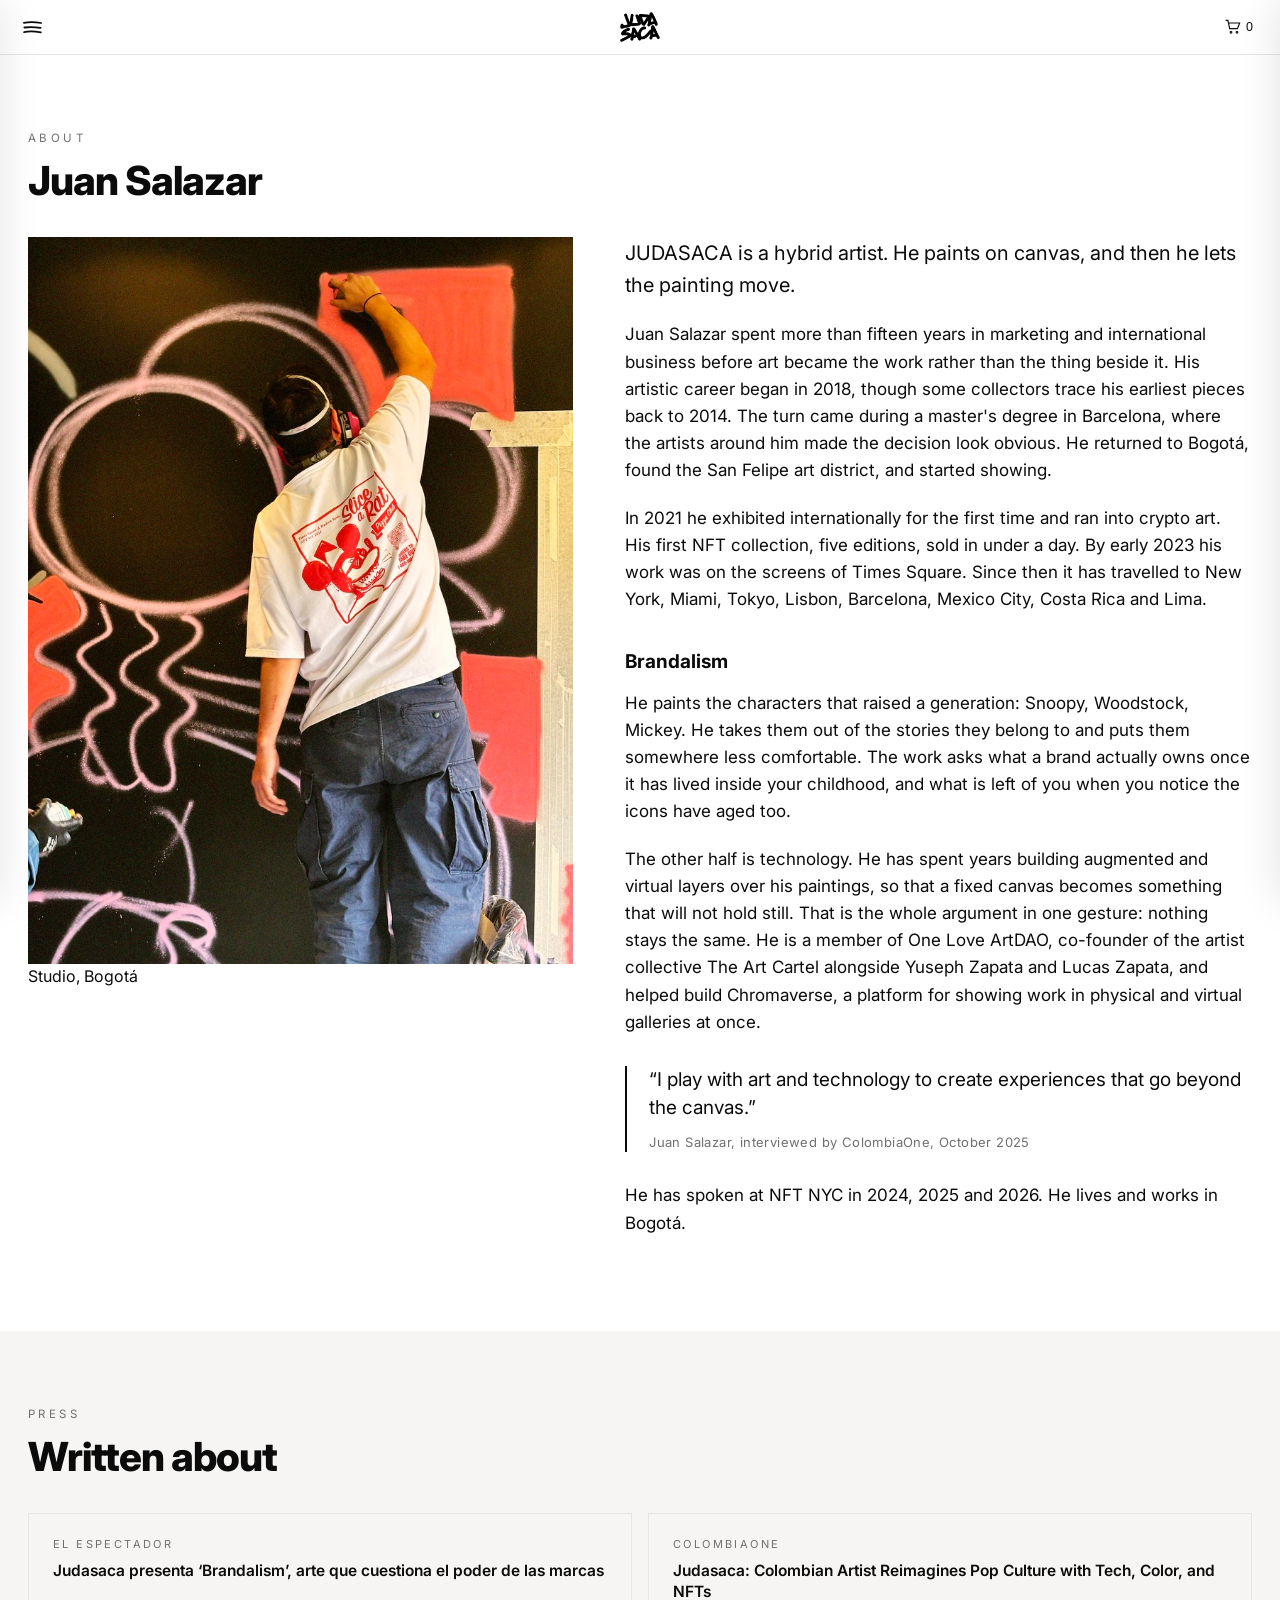
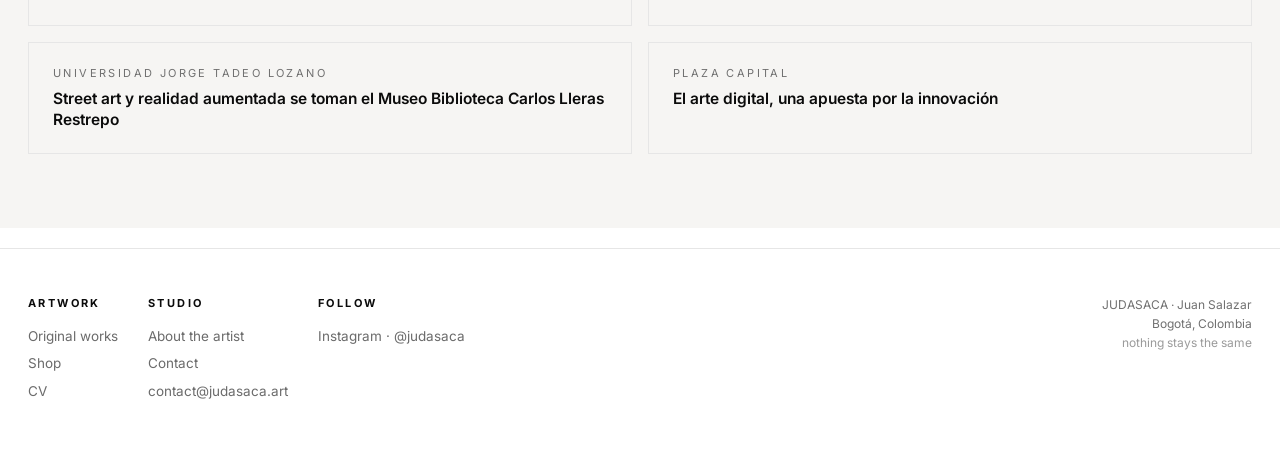
==== about.html @ 296ea368 "Add files via upload" ====
<!DOCTYPE html>
<html lang="en">
<head>
<meta charset="UTF-8">
<meta name="viewport" content="width=device-width,initial-scale=1">
<title>About · JUDASACA · Juan Salazar</title>
<meta name="description" content="Juan Salazar, known as JUDASACA, is a Colombian hybrid artist working between traditional painting and augmented reality.">
<link rel="canonical" href="https://judasaca.art/about.html">
<meta property="og:type" content="website">
<meta property="og:site_name" content="JUDASACA">
<meta property="og:title" content="About · JUDASACA · Juan Salazar">
<meta property="og:description" content="Juan Salazar, known as JUDASACA, is a Colombian hybrid artist working between traditional painting and augmented reality.">
<meta property="og:url" content="https://judasaca.art/about.html">
<meta property="og:image" content="https://judasaca.art/img/about_photo.jpeg">
<meta name="twitter:card" content="summary_large_image">
<link rel="icon" href="img/judasaca-logo.png">
<link rel="preconnect" href="https://fonts.googleapis.com">
<link rel="preconnect" href="https://fonts.gstatic.com" crossorigin>
<link href="https://fonts.googleapis.com/css2?family=Inter:wght@400;500;600;700;800&display=swap" rel="stylesheet">
<link rel="stylesheet" href="css/style.css">
</head>
<body>

<header>
  <div class="barra">
    <button class="trazo" id="abrir-menu" aria-label="Menu" aria-expanded="false">
      <svg viewBox="0 0 30 22" aria-hidden="true" width="21" height="15">
        <path d="M2.4 4.1c6.1-1.2 15.7-1.5 25.2.3"/>
        <path d="M3.1 11c7.6-.9 14.9-.7 23.8.4"/>
        <path d="M2.7 17.9c5.3-1.3 14.4-1.4 24.6.2"/>
      </svg>
    </button>
    <a class="marca" href="index.html" aria-label="JUDASACA, home">
      <img src="img/judasaca-logo.png" alt="JUDASACA" width="900" height="673">
    </a>
    <button class="carro" id="carro" aria-label="Cart">
      <svg viewBox="0 0 24 24" aria-hidden="true" width="16" height="16"><circle cx="9" cy="20" r="1.3"/><circle cx="18" cy="20" r="1.3"/><path d="M1 2h3.4l2.6 12.4h11.6L22 6H6"/></svg>
      <span class="n" id="carro-n">0</span>
    </button>
  </div>
</header>

<aside class="menu-panel" id="menu-panel" aria-label="Menu" aria-hidden="true">
  <button class="x" id="cerrar-menu" aria-label="Close">&times;</button>
  <nav id="nav">
      <a href="about.html" class="on">About</a>
      <a href="art.html">Art</a>
      <a href="shop.html">Shop</a>
      <a href="cv.html">CV</a>
      <a href="contact.html">Contact</a>
  </nav>
  <div class="abajo">
    Bogotá, Colombia<br>
    <a href="mailto:contact@judasaca.art">contact@judasaca.art</a><br>
    <a href="https://www.instagram.com/judasaca" rel="noopener">@judasaca</a>
  </div>
</aside>

<main>
  <section>
    <div class="wrap">
      <div class="tit centrado"><div class="eti">About</div><h2>Juan Salazar</h2></div>
      <div class="dos">
        <!-- La foto se queda quieta mientras el texto corre. -->
        <div class="foto">
          <img class="retrato" src="about_photo.jpeg"
               alt="Juan Salazar painting a mural, Bogotá">
          <figcaption class="pie-foto">Studio, Bogotá</figcaption>
        </div>
        <div class="prosa vida">
          <p class="entrada">JUDASACA is a hybrid artist. He paints on canvas, and then
            <span class="mueve">he lets the painting move.</span></p>

          <p>Juan Salazar spent more than fifteen years in marketing and international
            business before art became the work rather than the thing beside it. His
            artistic career began in 2018, though some collectors trace his earliest
            pieces back to 2014. The turn came during a master's degree in Barcelona,
            where the artists around him made the decision look obvious. He returned to
            Bogotá, found the San Felipe art district, and started showing.</p>

          <p>In 2021 he exhibited internationally for the first time and ran into crypto
            art. His first NFT collection, five editions, sold in under a day. By early
            2023 his work was on the screens of Times Square. Since then it has travelled
            to New York, Miami, Tokyo, Lisbon, Barcelona, Mexico City, Costa Rica and Lima.</p>

          <h3>Brandalism</h3>
          <p>He paints the characters that raised a generation: Snoopy, Woodstock, Mickey.
            He takes them out of the stories they belong to and puts them somewhere less
            comfortable. The work asks what a brand actually owns once it has lived inside
            your childhood, and what is left of you when you notice the icons have aged too.</p>

          <p>The other half is technology. He has spent years building augmented and virtual
            layers over his paintings, so that a fixed canvas becomes something that will not
            hold still. That is the whole argument in one gesture: nothing stays the same. He
            is a member of One Love ArtDAO, co-founder of the
            artist collective The Art Cartel alongside Yuseph Zapata and Lucas Zapata, and
            helped build Chromaverse, a platform for showing work in physical and virtual
            galleries at once.</p>

          <blockquote class="cita">
            “I play with art and technology to create experiences that go beyond the canvas.”
            <cite>Juan Salazar, interviewed by ColombiaOne, October 2025</cite>
          </blockquote>

          <p>He has spoken at NFT NYC in 2024, 2025 and 2026. He lives and works in Bogotá.</p>
        </div>
      </div>
    </div>
  </section>

  <section class="humo">
    <div class="wrap">
      <div class="tit"><div class="eti">Press</div><h2>Written about</h2></div>
      <div class="prensa">
        <a href="https://www.elespectador.com/especiales/judasaca-presenta-brandalism-arte-que-cuestiona-el-poder-de-las-marcas/" rel="noopener">
          <div class="medio">El Espectador</div>
          <div class="titular">Judasaca presenta ‘Brandalism’, arte que cuestiona el poder de las marcas</div>
        </a>
        <a href="https://colombiaone.com/2025/10/18/judasaca-colombian-artist-nfts/" rel="noopener">
          <div class="medio">ColombiaOne</div>
          <div class="titular">Judasaca: Colombian Artist Reimagines Pop Culture with Tech, Color, and NFTs</div>
        </a>
        <a href="https://www.utadeo.edu.co/es/eventos/street-art-y-realidad-aumentada-se-toman-el-museo-biblioteca-carlos-lleras-restrepo-con-la" rel="noopener">
          <div class="medio">Universidad Jorge Tadeo Lozano</div>
          <div class="titular">Street art y realidad aumentada se toman el Museo Biblioteca Carlos Lleras Restrepo</div>
        </a>
        <a href="https://plazacapital.co/innovacion/7273-el-arte-digital-una-apuesta-por-la-innovacion" rel="noopener">
          <div class="medio">Plaza Capital</div>
          <div class="titular">El arte digital, una apuesta por la innovación</div>
        </a>
      </div>
    </div>
  </section>
</main>

<footer>
  <div class="wrap pie">
    <div class="col"><b>Artwork</b>
      <a href="art.html">Original works</a>
      <a href="shop.html">Shop</a>
      <a href="cv.html">CV</a>
    </div>
    <div class="col"><b>Studio</b>
      <a href="about.html">About the artist</a>
      <a href="contact.html">Contact</a>
      <a href="mailto:contact@judasaca.art">contact@judasaca.art</a>
    </div>
    <div class="col"><b>Follow</b>
      <a href="https://www.instagram.com/judasaca" rel="noopener">Instagram · @judasaca</a>
    </div>
    <div class="col fin">JUDASACA · Juan Salazar<br>Bogotá, Colombia<br>
      <span style="opacity:.7">nothing stays the same</span></div>
  </div>
</footer>

<div class="velo" id="velo"></div>
<aside class="panel" id="panel" aria-label="Cart" aria-hidden="true">
  <div class="alto"><h2>Selected works</h2><button class="x" id="cerrar-carro" aria-label="Close">&times;</button></div>
  <div class="lista" id="carro-lista"></div>
  <div class="bajo">
    <div class="total"><span>Total</span><span id="carro-total">USD 0</span></div>
    <a class="btn lleno" id="carro-pedir" href="#">Request these works</a>
    <p class="nota">Sending this opens an email to Juan with the pieces you picked.
      He replies himself, confirms availability and quotes shipping to your city.</p>
  </div>
</aside>

<div class="lupa" id="lupa" role="dialog" aria-modal="true" aria-label="Artwork">
  <button class="cerrar" aria-label="Close">&times;</button>
  <button class="pasar ant" aria-label="Previous">&#8249;</button>
  <button class="pasar sig" aria-label="Next">&#8250;</button>
  <figure><img id="lupa-img" alt=""><figcaption id="lupa-pie"></figcaption></figure>
</div>

<script>
/* Menu de celular y lupa de obras. Si el JavaScript falla, los enlaces de las
   obras siguen abriendo la imagen grande por su cuenta. */
(function(){
  var b=document.getElementById('abrir-menu'), p=document.getElementById('menu-panel'),
      v=document.getElementById('velo'), x=document.getElementById('cerrar-menu');
  if(!b||!p) return;
  function abrir(){ p.classList.add('abierto'); v.classList.add('abierto');
    p.setAttribute('aria-hidden','false'); b.setAttribute('aria-expanded','true');
    document.body.style.overflow='hidden'; x.focus(); }
  function cerrar(){ p.classList.remove('abierto'); v.classList.remove('abierto');
    p.setAttribute('aria-hidden','true'); b.setAttribute('aria-expanded','false');
    document.body.style.overflow=''; b.focus(); }
  b.addEventListener('click', abrir);
  x.addEventListener('click', cerrar);
  v.addEventListener('click', cerrar);
  document.addEventListener('keydown', function(e){
    if(e.key==='Escape' && p.classList.contains('abierto')) cerrar(); });
})();

(function(){
  var enlaces=[].slice.call(document.querySelectorAll('[data-lupa]'));
  if(!enlaces.length) return;
  var caja=document.getElementById('lupa'), img=document.getElementById('lupa-img'),
      pie=document.getElementById('lupa-pie'), i=0, antes=null;

  function mostrar(n){
    i=(n+enlaces.length)%enlaces.length;
    var a=enlaces[i];
    img.src=a.getAttribute('href');
    img.alt=a.getAttribute('data-tit');
    pie.textContent=a.getAttribute('data-tit')+' · '+a.getAttribute('data-fic');
  }
  function abrir(n,orig){
    antes=orig; mostrar(n);
    caja.classList.add('viendo');
    document.body.style.overflow='hidden';
    caja.querySelector('.cerrar').focus();
  }
  function cerrar(){
    caja.classList.remove('viendo');
    document.body.style.overflow='';
    if(antes) antes.focus();
  }
  enlaces.forEach(function(a,n){
    a.addEventListener('click',function(e){ e.preventDefault(); abrir(n,a); });
  });
  caja.querySelector('.cerrar').addEventListener('click',cerrar);
  caja.querySelector('.ant').addEventListener('click',function(){ mostrar(i-1); });
  caja.querySelector('.sig').addEventListener('click',function(){ mostrar(i+1); });
  caja.addEventListener('click',function(e){ if(e.target===caja) cerrar(); });
  document.addEventListener('keydown',function(e){
    if(!caja.classList.contains('viendo')) return;
    if(e.key==='Escape') cerrar();
    if(e.key==='ArrowLeft') mostrar(i-1);
    if(e.key==='ArrowRight') mostrar(i+1);
  });
})();

/* ── Carrito ──────────────────────────────────────────────────────────
   Guarda lo elegido en el propio navegador y arma un correo con la lista.
   No cobra nada todavia: cuando existan los enlaces de pago de Stripe,
   este mismo carrito puede mandar al checkout. */
(function(){
  var CAT = {"oil-city-woodstock": {"t": "Oil City Woodstock", "m": "100 × 100 cm", "usd": 1500}, "sunday-snoops": {"t": "Sunday, Snoops", "m": "100 × 100 cm", "usd": 1500}, "pop-art-rat": {"t": "Pop Art Rat", "m": "100 × 100 cm", "usd": 1500}, "mango-og": {"t": "Mango OG", "m": "100 × 100 cm", "usd": 1500}, "original-pastel-disney": {"t": "Original Pastel Disney", "m": "100 × 100 cm", "usd": 1500}, "nothing-stays-the-same": {"t": "Nothing Stays the Same", "m": "100 × 120 cm", "usd": 1500}, "blue-thoughts-rat": {"t": "Blue Thoughts Rat", "m": "80 cm diameter", "usd": 950}, "smiling-ratsquiat-blue-crown": {"t": "Smiling Ratsquiat, Blue Crown", "m": "50 × 50 cm", "usd": 750}, "smiling-ratsquiat-yellow-crown": {"t": "Smiling Ratsquiat, Yellow Crown", "m": "50 × 50 cm", "usd": 750}, "oil-woodstock": {"t": "Oil Woodstock", "m": "50 × 50 cm", "usd": 750}, "here-love": {"t": "Here, Love", "m": "50 × 50 cm", "usd": 750}};
  var LLAVE='judasaca-carro';
  var carro=[];
  try{ carro=JSON.parse(localStorage.getItem(LLAVE)||'[]'); }catch(e){ carro=[]; }
  carro = carro.filter(function(s){ return CAT[s]; });

  var bot=document.getElementById('carro'), num=document.getElementById('carro-n'),
      panel=document.getElementById('panel'), velo=document.getElementById('velo'),
      lista=document.getElementById('carro-lista'), total=document.getElementById('carro-total'),
      pedir=document.getElementById('carro-pedir');
  if(!bot||!panel) return;

  function guardar(){ try{ localStorage.setItem(LLAVE, JSON.stringify(carro)); }catch(e){} }
  function dinero(n){ return 'USD ' + n.toLocaleString('en-US'); }

  function pintar(){
    num.textContent = carro.length;
    if(!carro.length){
      lista.innerHTML = '<p class="vacio">Nothing selected yet.</p>';
      total.textContent = dinero(0);
      pedir.style.opacity = .4; pedir.style.pointerEvents = 'none';
      return;
    }
    pedir.style.opacity = 1; pedir.style.pointerEvents = '';
    var suma = 0, h = '';
    carro.forEach(function(sl){
      var o = CAT[sl]; suma += o.usd;
      h += '<div class="item"><img src="img/'+sl+'-sm.webp" alt="">'
        +  '<div class="d"><div class="t">'+o.t+'</div>'
        +  '<div class="f">'+o.m+'</div>'
        +  '<div class="p">'+dinero(o.usd)+'</div>'
        +  '<button class="quitar" data-q="'+sl+'">Remove</button></div></div>';
    });
    lista.innerHTML = h;
    total.textContent = dinero(suma);
    var cuerpo = 'Hi Juan, I am interested in these works:%0D%0A%0D%0A'
      + carro.map(function(sl){ return '- '+CAT[sl].t+' ('+CAT[sl].m+') — '+dinero(CAT[sl].usd); }).join('%0D%0A')
      + '%0D%0A%0D%0ATotal: '+dinero(suma)+'%0D%0A%0D%0ACould you confirm availability and shipping?';
    pedir.href = 'mailto:contact@judasaca.art?subject=Enquiry%20from%20judasaca.art&body='+cuerpo;
  }

  function abrir(){ panel.classList.add('abierto'); velo.classList.add('abierto');
    panel.setAttribute('aria-hidden','false'); document.body.style.overflow='hidden'; }
  function cerrar(){ panel.classList.remove('abierto'); velo.classList.remove('abierto');
    panel.setAttribute('aria-hidden','true'); document.body.style.overflow=''; }

  bot.addEventListener('click', function(){ pintar(); abrir(); });
  velo.addEventListener('click', cerrar);
  document.getElementById('cerrar-carro').addEventListener('click', cerrar);
  document.addEventListener('keydown', function(e){
    if(e.key==='Escape' && panel.classList.contains('abierto')) cerrar(); });

  lista.addEventListener('click', function(e){
    var q=e.target.getAttribute && e.target.getAttribute('data-q');
    if(!q) return;
    carro = carro.filter(function(s){ return s!==q; });
    guardar(); pintar();
  });

  document.querySelectorAll('.add').forEach(function(b){
    b.addEventListener('click', function(){
      var sl=b.getAttribute('data-slug');
      if(carro.indexOf(sl)<0) carro.push(sl);
      guardar(); pintar(); abrir();
    });
  });

  pintar();
})();
</script>
</body>
</html>
---- css/style.css ----
/* judasaca.art — the art carries the colour, the site stays out of the way.
   White paper, black ink, and a lot of air. The only thing on the page that
   should shout is the painting. */

:root{
  --tinta:#0B0B0B; --gris:#6B6B6B; --tenue:#707070; --linea:#E6E6E6;
  --papel:#FFFFFF; --humo:#F6F5F3;
  --max:1280px;
}
*{box-sizing:border-box;margin:0;padding:0}
html{-webkit-text-size-adjust:100%;scroll-behavior:smooth}
body{font-family:'Inter',-apple-system,BlinkMacSystemFont,'Helvetica Neue',sans-serif;
  color:var(--tinta);background:var(--papel);font-size:16px;line-height:1.6;
  -webkit-font-smoothing:antialiased}
img{max-width:100%;height:auto;display:block}
a{color:inherit}

.wrap{max-width:var(--max);margin:0 auto;padding:0 28px}
.estrecho{max-width:760px}

/* ── barra ── */
header{position:sticky;top:0;z-index:60;background:rgba(255,255,255,.95);
  backdrop-filter:blur(12px);border-bottom:1px solid var(--linea)}
.barra{max-width:var(--max);margin:0 auto;height:54px;padding:0 14px;
  display:grid;grid-template-columns:1fr auto 1fr;align-items:center}
.marca{justify-self:center;align-self:center;display:block;width:40px;line-height:0}
.marca img{width:100%}

/* Las tres rayas, pintadas a mano: son trazos de pincel, no lineas rectas.
   Es el unico guino de su estilo que se permite la interfaz. */
.trazo{justify-self:start;align-self:center;background:none;border:0;cursor:pointer;
  padding:8px;color:var(--tinta);display:flex;align-items:center;justify-content:center;
  line-height:0;height:38px}
.trazo svg{width:21px;height:15px;stroke:currentColor;fill:none;stroke-width:2.6;
  stroke-linecap:round;display:block}
.trazo:hover{opacity:.6}

/* ── menu en panel, entra por la izquierda ── */
.menu-panel{position:fixed;top:0;left:0;bottom:0;width:min(340px,86vw);background:#fff;
  z-index:130;transform:translateX(-102%);transition:transform .32s cubic-bezier(.2,.7,.2,1);
  display:flex;flex-direction:column;padding:26px 30px;box-shadow:8px 0 40px rgba(0,0,0,.10)}
.menu-panel.abierto{transform:none}
.menu-panel .x{align-self:flex-end;background:none;border:0;font-size:28px;line-height:1;
  cursor:pointer;color:var(--tinta);padding:2px 4px 14px}
nav{display:flex;flex-direction:column;gap:0}
nav a{font-size:15px;letter-spacing:1.4px;text-transform:uppercase;text-decoration:none;
  color:var(--tinta);padding:15px 0;border-bottom:1px solid var(--linea)}
nav a:hover{color:var(--gris)}
nav a.on{color:var(--gris)}
.menu-panel .abajo{margin-top:auto;padding-top:24px;font-size:12.5px;color:var(--tenue);
  line-height:1.7}
.menu-panel .abajo a{color:var(--tenue);text-decoration:none;border-bottom:1px solid var(--linea)}
.menu-panel .abajo a:hover{color:var(--tinta)}

/* ── carrito ── */
.carro{justify-self:end;align-self:center;display:flex;align-items:center;justify-content:center;
  gap:5px;background:none;border:0;cursor:pointer;color:var(--tinta);padding:8px;
  font-size:12.5px;height:38px}
.carro:hover{opacity:.6}
.carro svg{width:16px;height:16px;stroke:currentColor;fill:none;stroke-width:1.7;display:block}
.carro .n{font-variant-numeric:tabular-nums;min-width:12px;text-align:left}
.velo{position:fixed;inset:0;background:rgba(11,11,11,.38);z-index:120;display:none}
.velo.abierto{display:block}
.panel{position:fixed;top:0;right:0;bottom:0;width:min(420px,92vw);background:#fff;z-index:130;
  transform:translateX(102%);transition:transform .32s cubic-bezier(.2,.7,.2,1);
  display:flex;flex-direction:column;box-shadow:-8px 0 40px rgba(0,0,0,.12)}
.panel.abierto{transform:none}
.panel .alto{display:flex;align-items:center;justify-content:space-between;
  padding:24px 26px;border-bottom:1px solid var(--linea)}
.panel .alto h2{font-size:13px;letter-spacing:2.6px;text-transform:uppercase;font-weight:700}
.panel .x{background:none;border:0;font-size:26px;line-height:1;cursor:pointer;color:var(--tinta);padding:4px}
.panel .lista{flex:1;overflow-y:auto;padding:8px 26px}
.panel .vacio{color:var(--tenue);font-size:14.5px;padding:34px 0;text-align:center}
.item{display:flex;gap:14px;padding:18px 0;border-bottom:1px solid var(--linea);align-items:flex-start}
.item img{width:62px;height:62px;object-fit:cover;flex-shrink:0;background:var(--humo)}
.item .d{flex:1;min-width:0}
.item .t{font-size:14px;font-weight:600;line-height:1.3}
.item .f{font-size:12px;color:var(--tenue);margin-top:2px}
.item .p{font-size:13.5px;font-weight:600;margin-top:5px}
.item .quitar{background:none;border:0;color:var(--tenue);font-size:11.5px;letter-spacing:1.2px;
  text-transform:uppercase;cursor:pointer;padding:6px 0 0;text-decoration:underline}
.item .quitar:hover{color:var(--tinta)}
.panel .bajo{border-top:1px solid var(--linea);padding:22px 26px 28px}
.panel .total{display:flex;justify-content:space-between;font-size:15px;font-weight:600;
  margin-bottom:16px}
.panel .bajo .btn{display:block;text-align:center;width:100%}
.panel .nota{font-size:12px;color:var(--tenue);margin-top:12px;line-height:1.5}

/* ── portada ── */
.hero{padding:40px 0 4px;text-align:center}
.hero .lema{font-size:12px;letter-spacing:4px;text-transform:uppercase;color:var(--tenue)}
.hero h1{font-size:clamp(30px,6.4vw,66px);font-weight:800;letter-spacing:-1.6px;
  line-height:1;margin:0 0 10px}
.hero p{color:var(--gris);max-width:620px;margin:0 auto;font-size:17px}

.portada-obra{margin:52px 0 0}
.portada-obra img{width:100%}
.pie-obra{font-size:12.5px;color:var(--tenue);letter-spacing:.4px;margin-top:12px;text-align:center}

/* ── titulares de seccion ── */
.tit{margin:0 0 34px}
.tit .eti{font-size:11.5px;letter-spacing:3.4px;text-transform:uppercase;color:var(--tenue);
  margin-bottom:12px}
.tit h2{font-size:clamp(26px,3.6vw,40px);font-weight:800;letter-spacing:-1px;line-height:1.1}
.tit p{color:var(--gris);max-width:640px;margin-top:12px}
section{padding:74px 0}
section.humo{background:var(--humo)}

/* ── rejilla de obras ── */
.obras{display:grid;grid-template-columns:repeat(3,1fr);gap:38px 30px}
.obra figure{margin:0}
.obra .marco{background:var(--humo);overflow:hidden;display:block;
  aspect-ratio:1/1;display:flex;align-items:center;justify-content:center;padding:22px}
.obra img{max-width:100%;max-height:100%;width:auto;height:auto;object-fit:contain;
  transition:transform .6s cubic-bezier(.2,.6,.2,1)}
.obra:hover img{transform:scale(1.035)}
.obra figcaption{padding-top:15px;text-align:center}
.obra .linea{font-size:14px;line-height:1.5}
.obra .linea .t{font-weight:600}
.obra .linea .f{color:var(--tenue)}
.obra .linea .p{font-weight:600}
.obra .linea .vendida{color:var(--tenue);font-weight:400}
.acciones{display:flex;gap:10px;margin-top:13px;flex-wrap:wrap;justify-content:center}
.btn{display:inline-block;font-size:11.5px;letter-spacing:1.6px;text-transform:uppercase;
  text-decoration:none;padding:10px 20px;border:1px solid var(--tinta);color:var(--tinta);
  background:none;cursor:pointer;transition:background .2s,color .2s}
.btn:hover{background:var(--tinta);color:#fff}
.btn.lleno{background:var(--tinta);color:#fff}
.btn.lleno:hover{background:#333}

/* ── franja de realidad aumentada ── */
.ar{background:var(--tinta);color:#fff;padding:74px 0}
.ar .eti{color:#8E8E8E}
.ar h2{color:#fff}
.ar p{color:#B9B9B9;max-width:640px}
.ar .caja{margin-top:34px;border:1px solid #262626;background:#111;padding:48px 32px;
  text-align:center;border-radius:2px}
.ar .caja .frase{font-size:clamp(20px,3vw,30px);font-weight:700;letter-spacing:-.5px;color:#fff}
.ar .caja .sub{color:#8E8E8E;font-size:14px;margin-top:10px}
.ar .btn{border-color:#fff;color:#fff;margin-top:24px}
.ar .btn:hover{background:#fff;color:var(--tinta)}

/* ── texto largo ── */
.prosa p{margin-bottom:20px;font-size:17px}
.prosa p.entrada{font-size:20px;color:var(--tinta)}
.prosa h3{font-size:19px;font-weight:700;margin:34px 0 12px}
.cita{border-left:2px solid var(--tinta);padding-left:22px;margin:30px 0;font-size:19px;
  line-height:1.5}
.cita cite{display:block;font-size:13px;color:var(--tenue);font-style:normal;margin-top:10px;
  letter-spacing:.4px}

.retrato{width:100%}
.dos{display:grid;grid-template-columns:1fr 1.15fr;gap:52px;align-items:start}

/* ── prensa ── */
.prensa{display:grid;grid-template-columns:repeat(2,1fr);gap:16px;margin-top:8px}
.prensa a{display:block;border:1px solid var(--linea);padding:22px 24px;text-decoration:none;
  transition:border-color .2s}
.prensa a:hover{border-color:var(--tinta)}
.prensa .medio{font-size:11px;letter-spacing:2.4px;text-transform:uppercase;color:var(--tenue)}
.prensa .titular{font-size:15.5px;font-weight:600;margin-top:7px;line-height:1.35}

/* ── hoja de vida ── */
.cv{border-top:1px solid var(--linea)}
.cv .anio{display:grid;grid-template-columns:110px 1fr;gap:24px;padding:26px 0;
  border-bottom:1px solid var(--linea)}
.cv .anio h3{font-size:22px;font-weight:800;letter-spacing:-.5px}
.cv ul{list-style:none}
.cv li{padding:7px 0;font-size:15.5px;display:flex;gap:12px;flex-wrap:wrap}
.cv li .lugar{color:var(--tenue);font-size:14px}
.cv li .premio{font-size:11px;letter-spacing:1.4px;text-transform:uppercase;
  border:1px solid var(--tinta);padding:2px 8px;align-self:center}

/* ── datos sueltos ── */
.datos{display:grid;grid-template-columns:repeat(4,1fr);gap:28px;margin-top:8px}
.dato .n{font-size:34px;font-weight:800;letter-spacing:-1.4px;line-height:1}
.dato .l{font-size:13px;color:var(--tenue);margin-top:6px}

/* ── tienda ── */
.pronto{border:1px dashed var(--tenue);padding:56px 34px;text-align:center}
.pronto h3{font-size:clamp(22px,3vw,30px);font-weight:800;letter-spacing:-.8px}
.pronto p{color:var(--gris);max-width:520px;margin:14px auto 0}

/* ── contacto ── */
.contacto a.correo{font-size:clamp(22px,4vw,38px);font-weight:700;letter-spacing:-1px;
  text-decoration:none;border-bottom:2px solid var(--tinta);padding-bottom:2px;
  display:inline-block;word-break:break-all}
.enlaces{display:flex;gap:22px;flex-wrap:wrap;margin-top:30px}
.enlaces a{font-size:12px;letter-spacing:1.8px;text-transform:uppercase;color:var(--gris);
  text-decoration:none;border-bottom:1px solid var(--linea);padding-bottom:3px}
.enlaces a:hover{color:var(--tinta);border-bottom-color:var(--tinta)}

/* ── pie ── */
footer{border-top:1px solid var(--linea);padding:46px 0 60px;margin-top:20px}
.pie{display:flex;gap:30px;flex-wrap:wrap;align-items:flex-start}
.pie .col{font-size:13.5px;color:var(--gris)}
.pie .col b{display:block;color:var(--tinta);font-size:11px;letter-spacing:2.4px;
  text-transform:uppercase;margin-bottom:10px}
.pie a{text-decoration:none;color:var(--gris);display:block;padding:3px 0}
.pie a:hover{color:var(--tinta)}
.pie .fin{margin-left:auto;text-align:right;font-size:12px;color:var(--tenue)}

@media(max-width:980px){
  .obras{grid-template-columns:repeat(2,1fr)}
  .dos{grid-template-columns:1fr;gap:34px}
  .datos{grid-template-columns:repeat(2,1fr)}
  .prensa{grid-template-columns:1fr}
}
@media(max-width:680px){
  .wrap{padding:0 20px}
  .barra{padding:15px 20px}
  .obras{grid-template-columns:repeat(2,1fr);gap:26px 14px}
  .obra .marco{padding:12px}
  .obra .linea{font-size:12.5px;line-height:1.45}
  .obra figcaption{padding-top:11px}
  .acciones{gap:6px;margin-top:10px}
  .acciones .btn{font-size:10px;padding:8px 11px;letter-spacing:1.1px}
  .datos{grid-template-columns:1fr;gap:20px}
  .cv .anio{grid-template-columns:1fr;gap:8px}
  section{padding:54px 0}
  .pie .fin{margin-left:0;text-align:left;width:100%}
}
@media(prefers-reduced-motion:reduce){*{transition:none!important;scroll-behavior:auto}}

/* ── lupa de obras ── */
.lupa{position:fixed;inset:0;z-index:200;background:rgba(11,11,11,.96);
  display:none;align-items:center;justify-content:center;padding:64px 22px}
.lupa.viendo{display:flex}
.lupa figure{margin:0;max-width:min(1100px,92vw);text-align:center}
.lupa img{max-width:100%;max-height:78vh;width:auto;margin:0 auto}
.lupa figcaption{color:#B9B9B9;font-size:13px;letter-spacing:.4px;margin-top:16px}
.lupa .cerrar,.lupa .pasar{position:absolute;background:none;border:0;color:#fff;
  cursor:pointer;line-height:1;padding:14px}
.lupa .cerrar{top:14px;right:18px;font-size:34px}
.lupa .pasar{top:50%;transform:translateY(-50%);font-size:46px}
.lupa .ant{left:8px} .lupa .sig{right:8px}
.lupa .cerrar:hover,.lupa .pasar:hover{color:#B9B9B9}
.obra .marco{display:block;cursor:zoom-in}
@media(max-width:680px){.lupa{padding:56px 12px}.lupa .pasar{font-size:34px;padding:8px}}

/* ── portada, al estilo de la referencia: titulo, una obra, y ya ── */
.hero h1{font-style:italic}
.portada-obra{max-width:380px;margin:26px auto 0}
.portada-obra a{display:block;cursor:zoom-in}
.entrada-home{max-width:620px;margin:52px auto 0;text-align:center;padding-bottom:16px}
.entrada-home p{color:var(--gris);font-size:17px;margin-bottom:26px}
@media(max-width:680px){
  .marca{width:36px}
  .barra{padding:0 10px}
  .portada-obra{margin-top:20px}
}
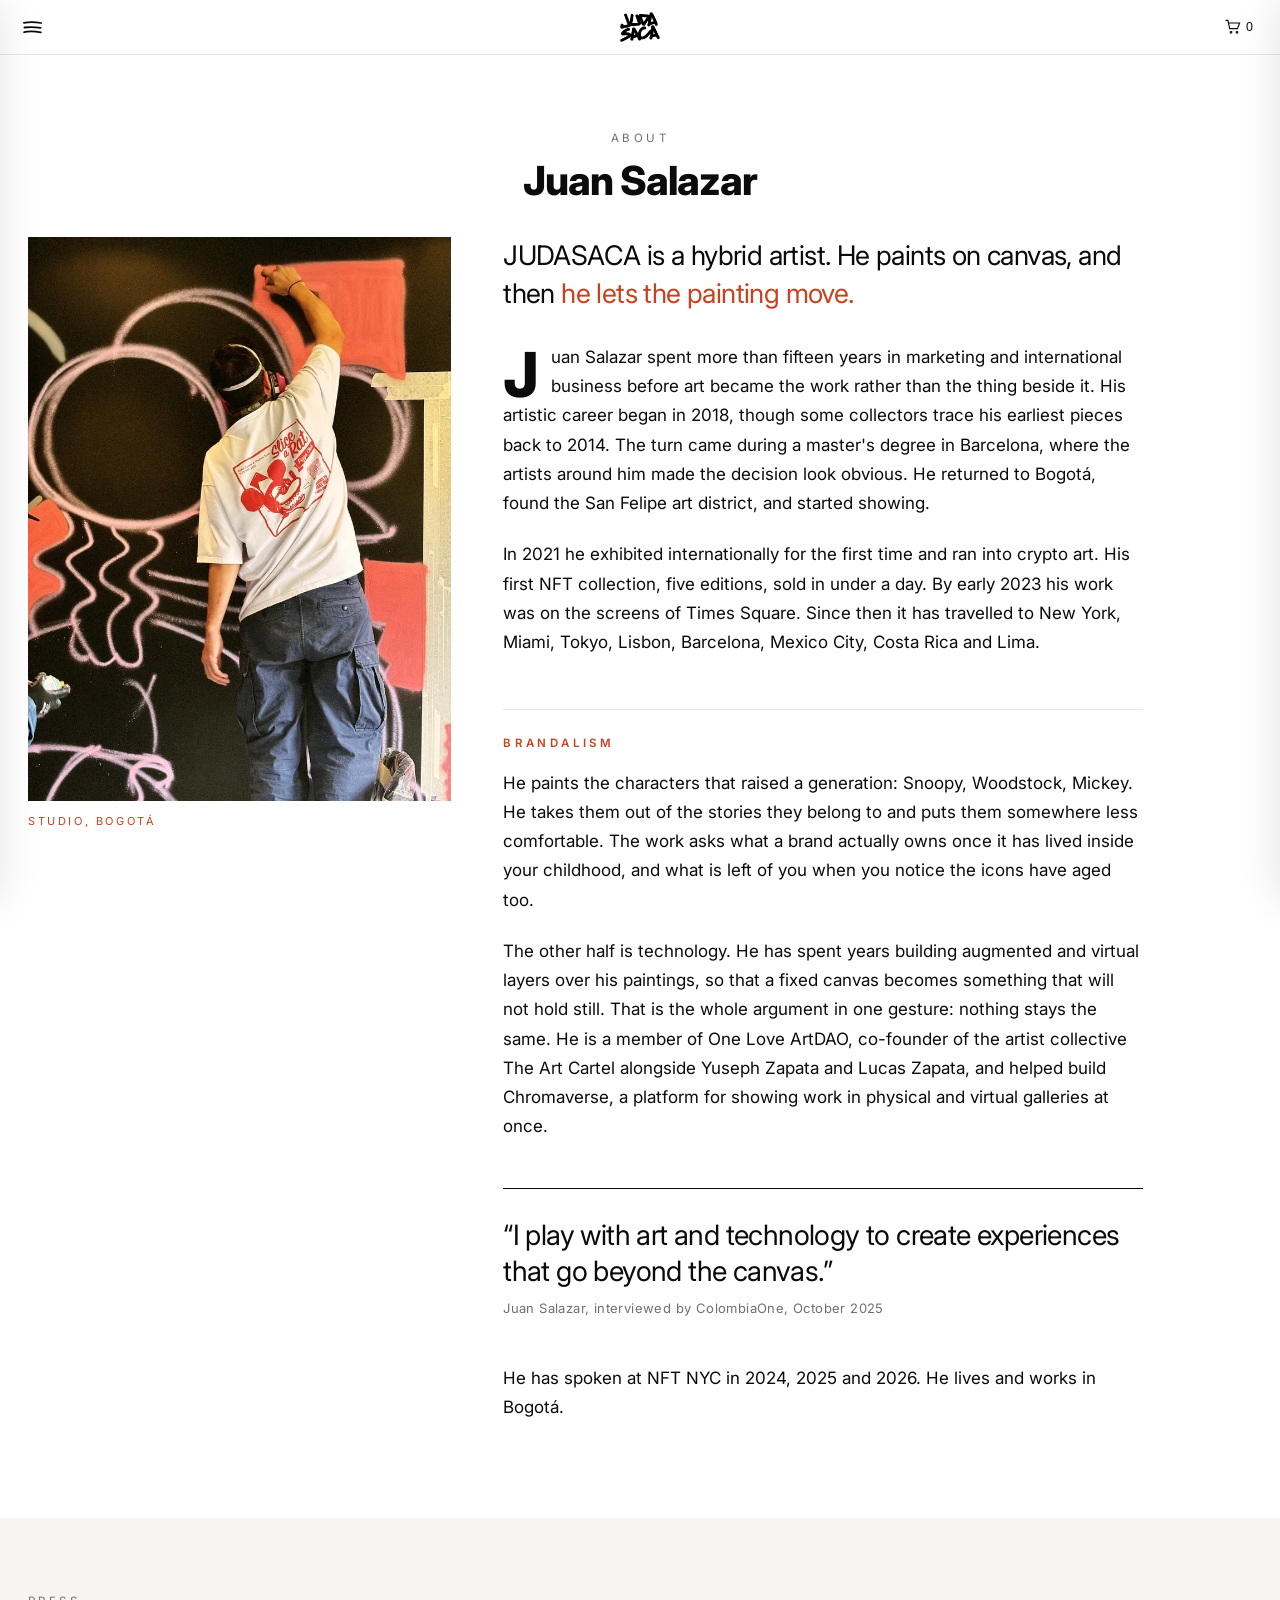
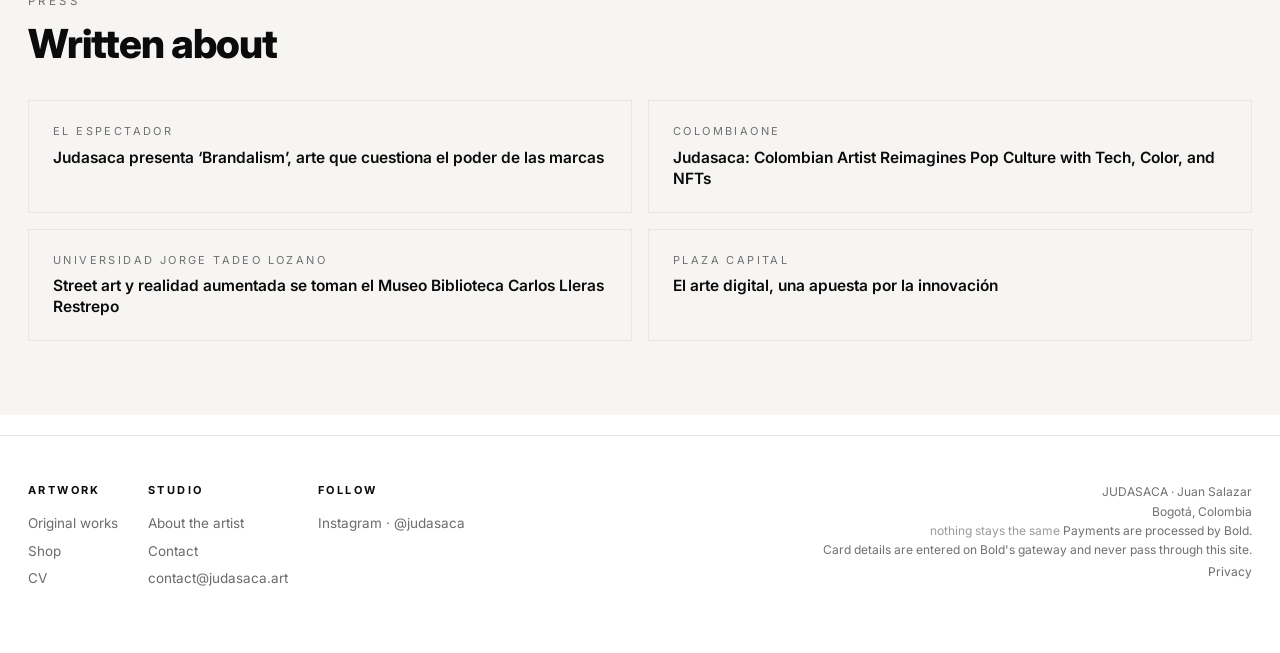
==== commit e5a3676b: "Add files via upload" ====
--- a/about.html
+++ b/about.html
@@ -11,7 +11,7 @@
 <meta property="og:title" content="About · JUDASACA · Juan Salazar">
 <meta property="og:description" content="Juan Salazar, known as JUDASACA, is a Colombian hybrid artist working between traditional painting and augmented reality.">
 <meta property="og:url" content="https://judasaca.art/about.html">
-<meta property="og:image" content="https://judasaca.art/img/about_photo.jpeg">
+<meta property="og:image" content="https://judasaca.art/about_photo.webp">
 <meta name="twitter:card" content="summary_large_image">
 <link rel="icon" href="img/judasaca-logo.png">
 <link rel="preconnect" href="https://fonts.googleapis.com">
@@ -61,9 +61,10 @@
     <div class="wrap">
       <div class="tit centrado"><div class="eti">About</div><h2>Juan Salazar</h2></div>
       <div class="dos">
-        <!-- La foto se queda quieta mientras el texto corre. -->
+        <!-- La foto se queda quieta mientras el texto corre. Es el gesto mas caro
+             que se puede hacer sin agregar un solo elemento a la pagina. -->
         <div class="foto">
-          <img class="retrato" src="about_photo.jpeg"
+          <img class="retrato" src="about_photo.webp"
                alt="Juan Salazar painting a mural, Bogotá">
           <figcaption class="pie-foto">Studio, Bogotá</figcaption>
         </div>
@@ -149,7 +150,14 @@
       <a href="https://www.instagram.com/judasaca" rel="noopener">Instagram · @judasaca</a>
     </div>
     <div class="col fin">JUDASACA · Juan Salazar<br>Bogotá, Colombia<br>
-      <span style="opacity:.7">nothing stays the same</span></div>
+      <span style="opacity:.7">nothing stays the same</span>
+      <!-- Dice solo lo que es verdad. El pago ocurre dentro de la pasarela de
+           Bold, no en esta pagina, asi que el numero de la tarjeta no pasa por
+           aqui ni queda en ningun sitio nuestro. No se reclama ninguna
+           certificacion que no tengamos. -->
+      <span class="seguro">Payments are processed by Bold.<br>
+        Card details are entered on Bold's gateway and never pass through this site.<br>
+        <a href="privacy.html">Privacy</a></span></div>
   </div>
 </footer>
 
@@ -236,7 +244,7 @@
    No cobra nada todavia: cuando existan los enlaces de pago de Stripe,
    este mismo carrito puede mandar al checkout. */
 (function(){
-  var CAT = {"oil-city-woodstock": {"t": "Oil City Woodstock", "m": "100 × 100 cm", "usd": 1500}, "sunday-snoops": {"t": "Sunday, Snoops", "m": "100 × 100 cm", "usd": 1500}, "pop-art-rat": {"t": "Pop Art Rat", "m": "100 × 100 cm", "usd": 1500}, "mango-og": {"t": "Mango OG", "m": "100 × 100 cm", "usd": 1500}, "original-pastel-disney": {"t": "Original Pastel Disney", "m": "100 × 100 cm", "usd": 1500}, "nothing-stays-the-same": {"t": "Nothing Stays the Same", "m": "100 × 120 cm", "usd": 1500}, "blue-thoughts-rat": {"t": "Blue Thoughts Rat", "m": "80 cm diameter", "usd": 950}, "smiling-ratsquiat-blue-crown": {"t": "Smiling Ratsquiat, Blue Crown", "m": "50 × 50 cm", "usd": 750}, "smiling-ratsquiat-yellow-crown": {"t": "Smiling Ratsquiat, Yellow Crown", "m": "50 × 50 cm", "usd": 750}, "oil-woodstock": {"t": "Oil Woodstock", "m": "50 × 50 cm", "usd": 750}, "here-love": {"t": "Here, Love", "m": "50 × 50 cm", "usd": 750}};
+  var CAT = {"oil-city-woodstock": {"t": "Oil City Woodstock", "m": "100 × 100 cm", "usd": 1950}, "sunday-snoops": {"t": "Sunday, Snoops", "m": "100 × 100 cm", "usd": 1950}, "mango-og": {"t": "Mango OG", "m": "100 × 100 cm", "usd": 1950}, "original-pastel-disney": {"t": "Original Pastel Disney", "m": "100 × 100 cm", "usd": 1950}, "nothing-stays-the-same": {"t": "Nothing Stays the Same", "m": "100 × 120 cm", "usd": 1950}, "blue-thoughts-rat": {"t": "Blue Thoughts Rat", "m": "80 cm diameter", "usd": 1235}, "smiling-ratsquiat-blue-crown": {"t": "Smiling Ratsquiat, Blue Crown", "m": "50 × 50 cm", "usd": 975}, "smiling-ratsquiat-yellow-crown": {"t": "Smiling Ratsquiat, Yellow Crown", "m": "50 × 50 cm", "usd": 975}, "oil-woodstock": {"t": "Oil Woodstock", "m": "50 × 50 cm", "usd": 975}};
   var LLAVE='judasaca-carro';
   var carro=[];
   try{ carro=JSON.parse(localStorage.getItem(LLAVE)||'[]'); }catch(e){ carro=[]; }
@@ -305,6 +313,169 @@
 
   pintar();
 })();
+
+/* ── Compra ─────────────────────────────────────────────────────────────
+   Solo corre en paginas con huecos .pagar (hoy, la de obras).
+
+   Flujo: el Worker firma → aparece "Buy" → el comprador deja sus datos de
+   envio → se guardan → recien ahi se pinta el boton de Bold y paga.
+
+   El navegador NUNCA manda el precio: manda slugs, y el Worker decide. Si
+   algo de esto falla, las obras conservan su boton de Inquire y nadie queda
+   mirando un boton muerto. */
+(function(){
+  var huecos = [].slice.call(document.querySelectorAll('.pagar[data-obra]'));
+  if (!huecos.length || !window.fetch) return;
+
+  var slugs = huecos.map(function(h){ return h.getAttribute('data-obra'); });
+  var libreria = false;
+
+  function cargarLibreria(){
+    if (libreria) return;
+    libreria = true;
+    var s = document.createElement('script');
+    s.src = 'https://checkout.bold.co/library/boldPaymentButton.js';
+    document.head.appendChild(s);
+  }
+
+  fetch('https://judasaca-bold.judasaca-art.workers.dev/firma', {
+    method: 'POST',
+    headers: { 'Content-Type': 'application/json' },
+    body: JSON.stringify({ slugs: slugs })
+  })
+  .then(function(r){ return r.json(); })
+  .then(function(d){
+    // El Worker manda la lista real de vendidas. Si una se vendio despues de
+    // publicar la pagina, se marca aqui sin tener que reconstruir el sitio.
+    if (d && d.vendidas) marcarVendidas(d.vendidas);
+    if (!d || !d.obras) return;
+
+    huecos.forEach(function(hueco){
+      var o = d.obras[hueco.getAttribute('data-obra')];
+      if (!o) return;
+      var b = document.createElement('button');
+      b.className = 'btn lleno';
+      b.textContent = 'Buy';
+      b.addEventListener('click', function(){ pedirDatos(hueco, o); });
+      hueco.appendChild(b);
+    });
+  })
+  .catch(function(){ });
+
+  /* Una obra vendida se apaga entera: sello, ficha tachada y sin botones. */
+  function marcarVendidas(lista){
+    lista.forEach(function(slug){
+      var hueco = document.querySelector('.pagar[data-obra="' + slug + '"]');
+      if (!hueco) return;
+      var obra = hueco.closest('.obra');
+      if (!obra || obra.classList.contains('agotada')) return;
+      obra.classList.add('agotada');
+      var marco = obra.querySelector('.marco');
+      if (marco && !marco.querySelector('.sello')) {
+        marco.classList.add('vendido');
+        var s = document.createElement('span');
+        s.className = 'sello';
+        s.setAttribute('aria-hidden', 'true');
+        s.innerHTML = '<i></i><b>Sold</b><i></i>';
+        marco.appendChild(s);
+      }
+      var acciones = obra.querySelector('.acciones');
+      if (acciones) acciones.innerHTML = '<span class="sello-vendida">Sold</span>';
+    });
+  }
+
+  /* Los datos de envio se piden ANTES de pagar. Bold entrega el correo del
+     comprador, pero no dice a donde mandar un cuadro de un metro. */
+  function pedirDatos(hueco, o){
+    if (document.getElementById('caja-envio')) return;
+
+    var caja = document.createElement('div');
+    caja.className = 'velo abierto';
+    caja.id = 'caja-envio';
+    caja.innerHTML =
+      '<div class="envio" role="dialog" aria-modal="true" aria-label="Shipping details">'
+      + '<button class="x" type="button" aria-label="Close">&times;</button>'
+      + '<h3>' + o.description + '</h3>'
+      + '<p class="que">USD ' + Number(o.amount).toLocaleString('en-US')
+      + ' · where should it go?</p>'
+      + '<form id="form-envio">'
+      + campo('nombre', 'Full name', 'text', true, 'name')
+      + campo('email', 'Email', 'email', true, 'email')
+      + campo('telefono', 'Phone', 'tel', true, 'tel')
+      + campo('direccion', 'Address', 'text', true, 'street-address')
+      + '<div class="dos-campos">'
+      + campo('ciudad', 'City', 'text', true, 'address-level2')
+      + campo('pais', 'Country', 'text', true, 'country-name')
+      + '</div>'
+      + campo('notas', 'Anything we should know', 'text', false, 'off')
+      + '<button class="btn lleno" type="submit">Continue to payment</button>'
+      + '<p class="nota">Next step is Bold\'s payment gateway. Your card details '
+      + 'are entered there and never pass through this site.</p>'
+      + '</form></div>';
+    document.body.appendChild(caja);
+    document.body.style.overflow = 'hidden';
+
+    function cerrar(){
+      caja.remove();
+      document.body.style.overflow = '';
+    }
+    caja.querySelector('.x').addEventListener('click', cerrar);
+    caja.addEventListener('click', function(e){ if (e.target === caja) cerrar(); });
+
+    caja.querySelector('#form-envio').addEventListener('submit', function(e){
+      e.preventDefault();
+      var f = e.target;
+      var datos = { orderId: o.orderId, slug: hueco.getAttribute('data-obra') };
+      ['nombre','email','telefono','direccion','ciudad','pais','notas']
+        .forEach(function(k){ datos[k] = (f[k] && f[k].value || '').trim(); });
+
+      var boton = f.querySelector('button[type=submit]');
+      boton.disabled = true;
+      boton.textContent = 'One moment…';
+
+      // Si el guardado falla no se bloquea la compra: es peor perder la venta
+      // que perder la direccion, que siempre se puede pedir por correo.
+      fetch('https://judasaca-bold.judasaca-art.workers.dev/datos', {
+        method: 'POST',
+        headers: { 'Content-Type': 'application/json' },
+        body: JSON.stringify(datos)
+      }).catch(function(){ }).then(function(){
+        cerrar();
+        abrirBold(hueco, o, datos);
+      });
+    });
+  }
+
+  function campo(nombre, etiqueta, tipo, obligatorio, autocompletar){
+    return '<div class="campo"><label for="e-' + nombre + '">' + etiqueta + '</label>'
+      + '<input id="e-' + nombre + '" name="' + nombre + '" type="' + tipo + '"'
+      + (obligatorio ? ' required' : '')
+      + ' autocomplete="' + autocompletar + '"></div>';
+  }
+
+  function abrirBold(hueco, o, datos){
+    cargarLibreria();
+    hueco.innerHTML = '';
+    var s = document.createElement('script');
+    s.setAttribute('data-bold-button', 'dark-M');
+    s.setAttribute('data-api-key', '2heS56eZeRZj1n1B8NDPF9_LA2aDpNbyNBJOoG65qWI');
+    s.setAttribute('data-order-id', o.orderId);
+    s.setAttribute('data-currency', o.currency);
+    s.setAttribute('data-amount', o.amount);
+    s.setAttribute('data-integrity-signature', o.signature);
+    s.setAttribute('data-description', o.description);
+    s.setAttribute('data-redirection-url', 'https://judasaca.art/thanks.html');
+    s.setAttribute('data-origin-url', 'https://judasaca.art/art.html');
+    // Embedded: la pasarela abre encima del sitio y el comprador no se va.
+    s.setAttribute('data-render-mode', 'embedded');
+    // Se le pasan los datos ya escritos para que no los teclee dos veces.
+    s.setAttribute('data-customer-data', JSON.stringify({
+      email: datos.email, fullName: datos.nombre, phone: datos.telefono
+    }));
+    hueco.appendChild(s);
+    hueco.scrollIntoView({ block: 'center', behavior: 'smooth' });
+  }
+})();
 </script>
 </body>
 </html>
--- a/css/style.css
+++ b/css/style.css
@@ -5,6 +5,8 @@
 :root{
   --tinta:#0B0B0B; --gris:#6B6B6B; --tenue:#707070; --linea:#E6E6E6;
   --papel:#FFFFFF; --humo:#F6F5F3;
+  --coral:#C9421F;   /* sacado del muro de la foto de About. 5.0:1 sobre blanco */
+  --oro:#9A6A00;     /* la corona del grabado, bajada hasta que se pueda leer */
   --max:1280px;
 }
 *{box-sizing:border-box;margin:0;padding:0}
@@ -99,6 +101,8 @@
 
 /* ── titulares de seccion ── */
 .tit{margin:0 0 34px}
+.tit.centrado{text-align:center}
+.tit.centrado p{margin-left:auto;margin-right:auto}
 .tit .eti{font-size:11.5px;letter-spacing:3.4px;text-transform:uppercase;color:var(--tenue);
   margin-bottom:12px}
 .tit h2{font-size:clamp(26px,3.6vw,40px);font-weight:800;letter-spacing:-1px;line-height:1.1}
@@ -149,8 +153,89 @@
 .cita cite{display:block;font-size:13px;color:var(--tenue);font-style:normal;margin-top:10px;
   letter-spacing:.4px}
 
-.retrato{width:100%}
-.dos{display:grid;grid-template-columns:1fr 1.15fr;gap:52px;align-items:start}
+.retrato{width:100%;display:block}
+/* La foto pesaba casi la mitad de la fila. Bajada un 35%: la pagina respira y
+   el texto deja de competir con ella. */
+.dos{display:grid;grid-template-columns:.65fr 1.15fr;gap:52px;align-items:start}
+@media(max-width:860px){.dos{grid-template-columns:1fr;gap:34px}
+  .dos .foto{max-width:66%}}
+
+/* ══ About ══════════════════════════════════════════════════════════════
+   Minimalismo no es quitar cosas hasta que quede poco: es que lo que queda
+   este bien puesto. Nada de lo de abajo agrega un elemento nuevo a la pagina,
+   solo cambia como respira lo que ya estaba.
+   ══════════════════════════════════════════════════════════════════════ */
+
+/* La foto se queda quieta mientras el texto corre. Cuesta una linea y es lo
+   que separa una pagina de artista de una hoja de Word. */
+.dos .foto{position:sticky;top:78px;margin-inline:auto;max-width:100%}
+@media(max-width:980px){.dos .foto{max-width:62%}}
+.pie-foto{font-size:11px;letter-spacing:2.6px;text-transform:uppercase;color:var(--coral);
+  margin-top:12px}
+@media(max-width:860px){.dos .foto{position:static}}
+
+/* 64 caracteres. Mas largo y el ojo pierde el renglon al volver. */
+.prosa.vida{max-width:64ch}
+.prosa.vida p{margin-bottom:22px;line-height:1.72}
+.prosa.vida p.entrada{font-size:clamp(21px,2.5vw,27px);line-height:1.4;letter-spacing:-.6px;
+  color:var(--tinta);margin-bottom:30px}
+/* El unico color del sitio, y sale de la foto: el rojo de los bloques que esta
+   pintando en el muro. Va en media frase y en ninguna otra parte. */
+.prosa.vida .mueve{color:var(--coral)}
+
+/* Capitular en el primer parrafo del cuerpo. */
+.prosa.vida p.entrada + p::first-letter{float:left;font-size:62px;line-height:.82;
+  font-weight:800;margin:7px 12px 0 0;color:var(--tinta)}
+
+/* Las marcas de seccion en coral: mismas versalitas que el pie de foto. */
+.prosa.vida h3{font-size:11.5px;letter-spacing:3.4px;text-transform:uppercase;font-weight:600;
+  color:var(--coral);margin:52px 0 16px;padding-top:24px;border-top:1px solid var(--linea)}
+
+/* La cita sin barra lateral: filete arriba y tamano grande. */
+.prosa.vida .cita{border-left:0;border-top:1px solid var(--tinta);padding:28px 0 0;
+  margin:46px 0;font-size:clamp(20px,2.7vw,28px);line-height:1.32;letter-spacing:-.6px}
+@media(max-width:680px){
+  .prosa.vida p.entrada + p::first-letter{font-size:50px;margin-right:9px}
+}
+
+/* ══ Contacto ═══════════════════════════════════════════════════════════ */
+/* Recorte 4:5, centrada, y encogida tambien en el telefono. */
+.obra-contacto{margin:0 auto 52px;max-width:58%}
+.obra-contacto img{width:100%;display:block;aspect-ratio:4/5;object-fit:cover;
+  object-position:50% 34%}
+@media(max-width:680px){.obra-contacto{max-width:78%}}
+.obra-contacto figcaption{font-size:11px;letter-spacing:2.6px;text-transform:uppercase;
+  margin-top:14px;text-align:center}
+/* Los dos colores salen del propio grabado. */
+.obra-contacto figcaption .t1{color:var(--coral)}
+.obra-contacto figcaption .t2{color:var(--oro)}
+
+/* Fondo beige tibio y una sombra corta bajo la linea: el campo se ve antes de
+   leer la etiqueta, sin meterle una caja por los cuatro lados. */
+.forma{display:grid;gap:20px;margin-top:36px;max-width:580px}
+.dos-campos{display:grid;grid-template-columns:1fr 1fr;gap:20px}
+.campo label{display:block;font-size:11px;letter-spacing:2.4px;text-transform:uppercase;
+  color:var(--tenue);margin-bottom:9px}
+.campo input,.campo textarea{width:100%;font-family:inherit;font-size:16px;color:var(--tinta);
+  background:#F5F2EA;border:0;border-bottom:1.5px solid #C6BFAE;padding:13px 14px;
+  border-radius:2px 2px 0 0;box-shadow:0 4px 7px -5px rgba(11,11,11,.4);
+  transition:background .2s,border-color .2s,box-shadow .2s}
+.campo input::placeholder,.campo textarea::placeholder{color:#A9A496}
+.campo input:focus,.campo textarea:focus{outline:none;background:#F1EDE1;
+  border-bottom-color:var(--tinta);box-shadow:0 5px 9px -5px rgba(11,11,11,.55)}
+.campo input:focus + .ayuda,.campo textarea:focus + .ayuda{color:var(--tinta)}
+.campo textarea{resize:vertical;min-height:130px;line-height:1.6}
+.campo .ayuda{display:block;font-size:12px;color:#9A9894;margin-top:7px;transition:color .2s}
+.forma .enviar{justify-self:start;margin-top:8px}
+.forma .enviar[disabled]{opacity:.45;cursor:default}
+.aviso-forma{font-size:14px;color:var(--gris);min-height:1.4em}
+.aviso-forma.ok{color:#1B7F4B}
+.aviso-forma.mal{color:#B4232B}
+/* La trampa de robots: fuera de pantalla y nunca enfocable. */
+.miel{position:absolute!important;left:-9999px;width:1px;height:1px;opacity:0}
+.o-bien{margin-top:34px;font-size:15px;color:var(--gris)}
+.correo-linea{color:var(--tinta);text-decoration:none;border-bottom:1px solid var(--tinta)}
+@media(max-width:560px){.dos-campos{grid-template-columns:1fr}}
 
 /* ── prensa ── */
 .prensa{display:grid;grid-template-columns:repeat(2,1fr);gap:16px;margin-top:8px}
@@ -202,7 +287,6 @@
 
 @media(max-width:980px){
   .obras{grid-template-columns:repeat(2,1fr)}
-  .dos{grid-template-columns:1fr;gap:34px}
   .datos{grid-template-columns:repeat(2,1fr)}
   .prensa{grid-template-columns:1fr}
 }
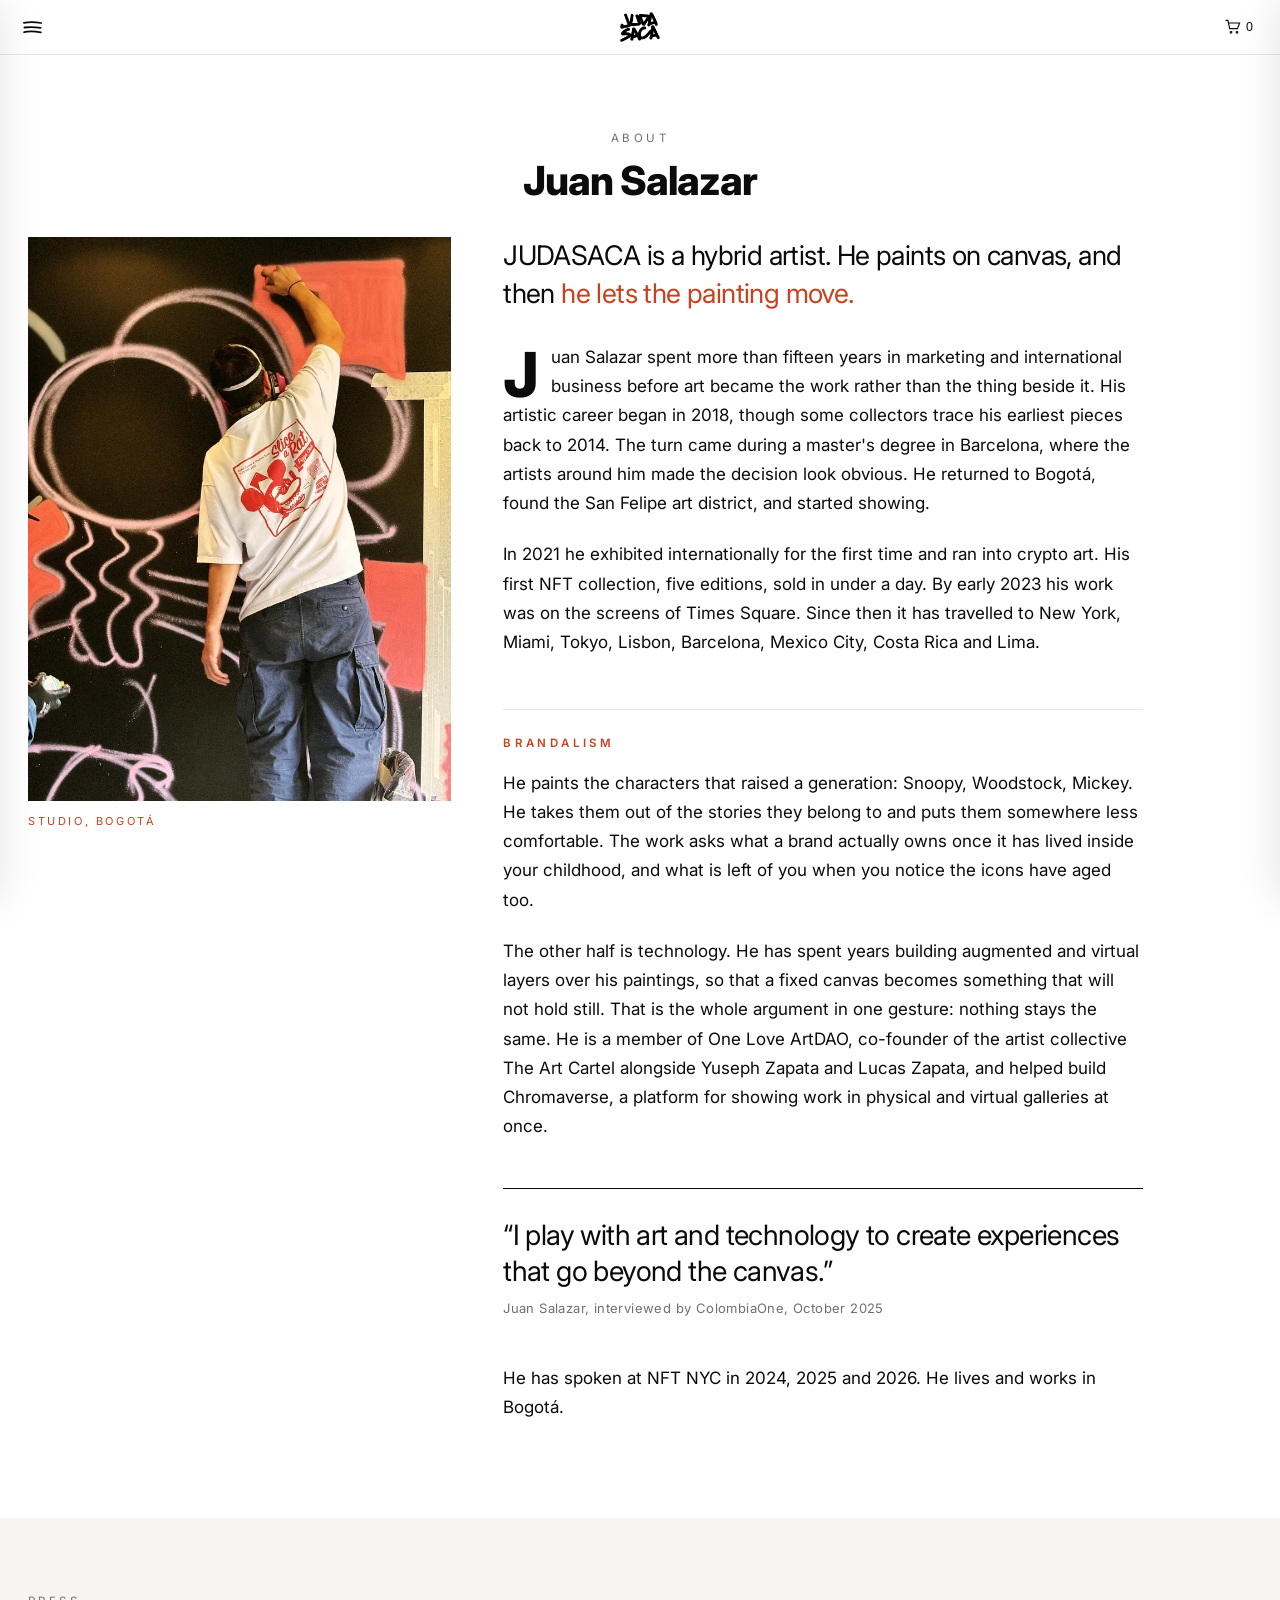
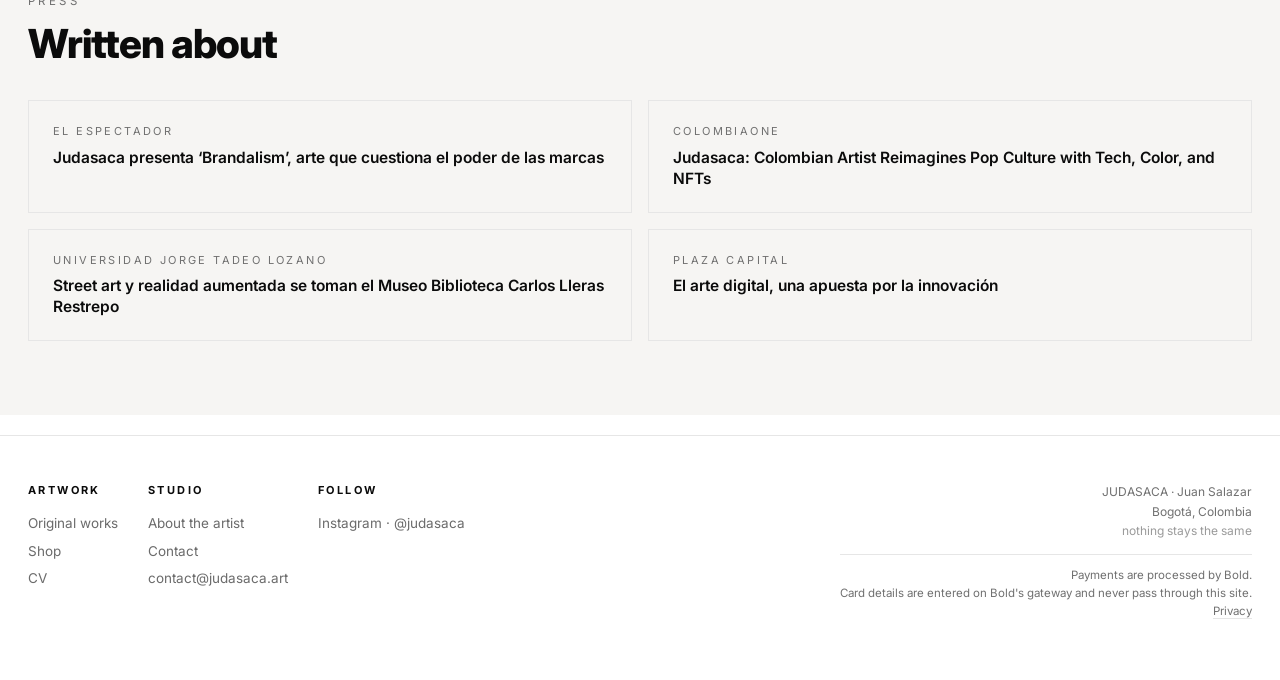
==== commit 27cc3d63: "Add files via upload" ====
--- a/about.html
+++ b/about.html
@@ -167,9 +167,10 @@
   <div class="lista" id="carro-lista"></div>
   <div class="bajo">
     <div class="total"><span>Total</span><span id="carro-total">USD 0</span></div>
-    <a class="btn lleno" id="carro-pedir" href="#">Request these works</a>
-    <p class="nota">Sending this opens an email to Juan with the pieces you picked.
-      He replies himself, confirms availability and quotes shipping to your city.</p>
+    <div class="pagar-carro" id="carro-pagar"></div>
+    <button class="btn lleno" id="carro-pedir" type="button">Checkout</button>
+    <p class="nota" id="carro-nota">Payment opens on Bold's gateway. Card details are
+      entered there and never pass through this site. We ask where to ship afterwards.</p>
   </div>
 </aside>
 
@@ -244,7 +245,7 @@
    No cobra nada todavia: cuando existan los enlaces de pago de Stripe,
    este mismo carrito puede mandar al checkout. */
 (function(){
-  var CAT = {"oil-city-woodstock": {"t": "Oil City Woodstock", "m": "100 × 100 cm", "usd": 1950}, "sunday-snoops": {"t": "Sunday, Snoops", "m": "100 × 100 cm", "usd": 1950}, "mango-og": {"t": "Mango OG", "m": "100 × 100 cm", "usd": 1950}, "original-pastel-disney": {"t": "Original Pastel Disney", "m": "100 × 100 cm", "usd": 1950}, "nothing-stays-the-same": {"t": "Nothing Stays the Same", "m": "100 × 120 cm", "usd": 1950}, "blue-thoughts-rat": {"t": "Blue Thoughts Rat", "m": "80 cm diameter", "usd": 1235}, "smiling-ratsquiat-blue-crown": {"t": "Smiling Ratsquiat, Blue Crown", "m": "50 × 50 cm", "usd": 975}, "smiling-ratsquiat-yellow-crown": {"t": "Smiling Ratsquiat, Yellow Crown", "m": "50 × 50 cm", "usd": 975}, "oil-woodstock": {"t": "Oil Woodstock", "m": "50 × 50 cm", "usd": 975}};
+  var CAT = {"oil-city-woodstock": {"t": "Oil City Woodstock", "m": "100 × 100 cm", "usd": 1950}, "sunday-snoops": {"t": "Sunday, Snoops", "m": "100 × 100 cm", "usd": 1950}, "mango-og": {"t": "Mango OG", "m": "100 × 100 cm", "usd": 1950}, "original-pastel-disney": {"t": "Original Pastel Disney", "m": "100 × 100 cm", "usd": 1950}, "blue-thoughts-rat": {"t": "Blue Thoughts Rat", "m": "80 cm diameter", "usd": 1235}, "smiling-ratsquiat-blue-crown": {"t": "Smiling Ratsquiat, Blue Crown", "m": "50 × 50 cm", "usd": 975}, "smiling-ratsquiat-yellow-crown": {"t": "Smiling Ratsquiat, Yellow Crown", "m": "50 × 50 cm", "usd": 975}, "oil-woodstock": {"t": "Oil Woodstock", "m": "50 × 50 cm", "usd": 975}, "cloud-city-snoops": {"t": "Cloud City Snoops", "m": "50 × 50 cm", "usd": 1000}, "new-york-street-snoops": {"t": "New York Street Snoops", "m": "50 × 50 cm", "usd": 975}, "city-rounds-icon": {"t": "City Rounds Icon", "m": "50 × 50 cm", "usd": 1000}};
   var LLAVE='judasaca-carro';
   var carro=[];
   try{ carro=JSON.parse(localStorage.getItem(LLAVE)||'[]'); }catch(e){ carro=[]; }
@@ -253,7 +254,7 @@
   var bot=document.getElementById('carro'), num=document.getElementById('carro-n'),
       panel=document.getElementById('panel'), velo=document.getElementById('velo'),
       lista=document.getElementById('carro-lista'), total=document.getElementById('carro-total'),
-      pedir=document.getElementById('carro-pedir');
+      pedir=document.getElementById('carro-pedir'), nota=document.getElementById('carro-nota');
   if(!bot||!panel) return;
 
   function guardar(){ try{ localStorage.setItem(LLAVE, JSON.stringify(carro)); }catch(e){} }
@@ -264,10 +265,10 @@
     if(!carro.length){
       lista.innerHTML = '<p class="vacio">Nothing selected yet.</p>';
       total.textContent = dinero(0);
-      pedir.style.opacity = .4; pedir.style.pointerEvents = 'none';
+      pedir.disabled = true;
       return;
     }
-    pedir.style.opacity = 1; pedir.style.pointerEvents = '';
+    pedir.disabled = false;
     var suma = 0, h = '';
     carro.forEach(function(sl){
       var o = CAT[sl]; suma += o.usd;
@@ -279,10 +280,49 @@
     });
     lista.innerHTML = h;
     total.textContent = dinero(suma);
-    var cuerpo = 'Hi Juan, I am interested in these works:%0D%0A%0D%0A'
-      + carro.map(function(sl){ return '- '+CAT[sl].t+' ('+CAT[sl].m+') — '+dinero(CAT[sl].usd); }).join('%0D%0A')
-      + '%0D%0A%0D%0ATotal: '+dinero(suma)+'%0D%0A%0D%0ACould you confirm availability and shipping?';
-    pedir.href = 'mailto:contact@judasaca.art?subject=Enquiry%20from%20judasaca.art&body='+cuerpo;
+  }
+
+  /* Checkout de verdad: el carrito cobra, no manda un correo. Se firma la
+     lista contra el Worker (que suma el total y decide el precio) y se abre
+     Bold por el total, en una sola orden. */
+  function cobrar(){
+    if (!carro.length || !window.fetch || !window.JUDPAGO) return;
+    pedir.disabled = true;
+    pedir.textContent = 'One moment…';
+
+    fetch('https://judasaca-bold.judasaca-art.workers.dev/firma', {
+      method: 'POST',
+      headers: { 'Content-Type': 'application/json' },
+      body: JSON.stringify({ modo: 'carro', slugs: carro })
+    })
+    .then(function(r){ return r.json(); })
+    .then(function(d){
+      if (!d || !d.carro) throw new Error('sin-orden');
+
+      // Si algo se vendio mientras el comprador miraba, el Worker lo deja
+      // fuera de la firma. Se le dice, se le quita del carrito y se cobra lo
+      // que si esta: nadie paga por un cuadro que ya no existe.
+      var firmadas = d.carro.slugs || [];
+      var caidas = carro.filter(function(s){ return firmadas.indexOf(s) < 0; });
+      if (caidas.length) {
+        carro = firmadas.slice();
+        guardar(); pintar();
+        nota.textContent = caidas.length === 1
+          ? CAT[caidas[0]].t + ' was just sold and has been removed. Paying for the rest.'
+          : caidas.length + ' works were just sold and have been removed. Paying for the rest.';
+        nota.className = 'nota aviso';
+      }
+
+      pedir.style.display = 'none';
+      window.JUDPAGO.abrir(document.getElementById('carro-pagar'), d.carro, location.href);
+    })
+    .catch(function(){
+      pedir.disabled = false;
+      pedir.textContent = 'Checkout';
+      nota.className = 'nota aviso';
+      nota.innerHTML = 'Checkout is not responding. Write to '
+        + '<a href="mailto:contact@judasaca.art">contact@judasaca.art</a> and Juan will take it from there.';
+    });
   }
 
   function abrir(){ panel.classList.add('abierto'); velo.classList.add('abierto');
@@ -291,6 +331,7 @@
     panel.setAttribute('aria-hidden','true'); document.body.style.overflow=''; }
 
   bot.addEventListener('click', function(){ pintar(); abrir(); });
+  pedir.addEventListener('click', cobrar);
   velo.addEventListener('click', cerrar);
   document.getElementById('cerrar-carro').addEventListener('click', cerrar);
   document.addEventListener('keydown', function(e){
@@ -314,21 +355,20 @@
   pintar();
 })();
 
-/* ── Compra ─────────────────────────────────────────────────────────────
-   Solo corre en paginas con huecos .pagar (hoy, la de obras).
-
-   Flujo: el Worker firma → aparece "Buy" → el comprador deja sus datos de
-   envio → se guardan → recien ahi se pinta el boton de Bold y paga.
-
-   El navegador NUNCA manda el precio: manda slugs, y el Worker decide. Si
-   algo de esto falla, las obras conservan su boton de Inquire y nadie queda
-   mirando un boton muerto. */
-(function(){
-  var huecos = [].slice.call(document.querySelectorAll('.pagar[data-obra]'));
-  if (!huecos.length || !window.fetch) return;
-
-  var slugs = huecos.map(function(h){ return h.getAttribute('data-obra'); });
-  var libreria = false;
+/* ── Pago ───────────────────────────────────────────────────────────────
+   Un solo motor de pago para toda la pagina: lo usan los botones Buy de cada
+   obra y tambien el carrito.
+
+   Flujo, corto a proposito: clic en Buy -> la pasarela de Bold se abre encima
+   del sitio -> paga. Nada de formularios antes. La direccion de envio se pide
+   DESPUES, en la pagina de gracias, cuando la plata ya entro y el comprador
+   no puede arrepentirse a mitad de camino por tener que teclear.
+
+   El navegador NUNCA manda el precio: manda slugs, y el Worker decide cuanto
+   se cobra y lo firma. Un precio que mande el atacante no vale nada aunque
+   venga firmado, porque estaria firmando su propia mentira. */
+window.JUDPAGO = (function(){
+  var libreria = false, abriendo = false;
 
   function cargarLibreria(){
     if (libreria) return;
@@ -338,33 +378,59 @@
     document.head.appendChild(s);
   }
 
-  fetch('https://judasaca-bold.judasaca-art.workers.dev/firma', {
-    method: 'POST',
-    headers: { 'Content-Type': 'application/json' },
-    body: JSON.stringify({ slugs: slugs })
-  })
-  .then(function(r){ return r.json(); })
-  .then(function(d){
-    // El Worker manda la lista real de vendidas. Si una se vendio despues de
-    // publicar la pagina, se marca aqui sin tener que reconstruir el sitio.
-    if (d && d.vendidas) marcarVendidas(d.vendidas);
-    if (!d || !d.obras) return;
-
-    huecos.forEach(function(hueco){
-      var o = d.obras[hueco.getAttribute('data-obra')];
-      if (!o) return;
-      var b = document.createElement('button');
-      b.className = 'btn lleno';
-      b.textContent = 'Buy';
-      b.addEventListener('click', function(){ pedirDatos(hueco, o); });
-      hueco.appendChild(b);
-    });
-  })
-  .catch(function(){ });
+  /* Se recuerda la orden para que la pagina de gracias sepa que se acaba de
+     pagar: ahi se le pide la direccion y se marcan las obras como vendidas. */
+  function recordar(orden){
+    try {
+      localStorage.setItem('judasaca-orden', JSON.stringify({
+        id: orden.orderId,
+        slugs: orden.slugs || [],
+        amount: orden.amount,
+        description: orden.description,
+        t: Date.now()
+      }));
+    } catch(e) {}
+  }
+
+  /* Pinta el boton de Bold dentro de 'destino' y lo dispara solo. Si el clic
+     automatico no prende, el boton de Bold se queda ahi visible y el comprador
+     lo aprieta: nunca queda un hueco muerto. */
+  function abrir(destino, orden, origen){
+    if (abriendo) return;
+    abriendo = true;
+    recordar(orden);
+    cargarLibreria();
+
+    destino.innerHTML = '';
+    var s = document.createElement('script');
+    s.setAttribute('data-bold-button', 'dark-M');
+    s.setAttribute('data-api-key', '2heS56eZeRZj1n1B8NDPF9_LA2aDpNbyNBJOoG65qWI');
+    s.setAttribute('data-order-id', orden.orderId);
+    s.setAttribute('data-currency', orden.currency);
+    s.setAttribute('data-amount', orden.amount);
+    s.setAttribute('data-integrity-signature', orden.signature);
+    s.setAttribute('data-description', orden.description);
+    s.setAttribute('data-redirection-url', 'https://judasaca.art/thanks.html');
+    s.setAttribute('data-origin-url', origen || 'https://judasaca.art/art.html');
+    // Embedded: la pasarela abre encima del sitio y el comprador no se va.
+    s.setAttribute('data-render-mode', 'embedded');
+    destino.appendChild(s);
+    destino.scrollIntoView({ block: 'center', behavior: 'smooth' });
+
+    // En cuanto Bold termina de dibujar su boton, se aprieta por el comprador.
+    var intentos = 0;
+    var reloj = setInterval(function(){
+      var b = destino.querySelector('button, [role=button], a');
+      if (b) { clearInterval(reloj); try { b.click(); } catch(e) {} return; }
+      if (++intentos > 40) clearInterval(reloj);   // 8 segundos y se rinde
+    }, 200);
+
+    setTimeout(function(){ abriendo = false; }, 3000);
+  }
 
   /* Una obra vendida se apaga entera: sello, ficha tachada y sin botones. */
   function marcarVendidas(lista){
-    lista.forEach(function(slug){
+    (lista || []).forEach(function(slug){
       var hueco = document.querySelector('.pagar[data-obra="' + slug + '"]');
       if (!hueco) return;
       var obra = hueco.closest('.obra');
@@ -384,97 +450,45 @@
     });
   }
 
-  /* Los datos de envio se piden ANTES de pagar. Bold entrega el correo del
-     comprador, pero no dice a donde mandar un cuadro de un metro. */
-  function pedirDatos(hueco, o){
-    if (document.getElementById('caja-envio')) return;
-
-    var caja = document.createElement('div');
-    caja.className = 'velo abierto';
-    caja.id = 'caja-envio';
-    caja.innerHTML =
-      '<div class="envio" role="dialog" aria-modal="true" aria-label="Shipping details">'
-      + '<button class="x" type="button" aria-label="Close">&times;</button>'
-      + '<h3>' + o.description + '</h3>'
-      + '<p class="que">USD ' + Number(o.amount).toLocaleString('en-US')
-      + ' · where should it go?</p>'
-      + '<form id="form-envio">'
-      + campo('nombre', 'Full name', 'text', true, 'name')
-      + campo('email', 'Email', 'email', true, 'email')
-      + campo('telefono', 'Phone', 'tel', true, 'tel')
-      + campo('direccion', 'Address', 'text', true, 'street-address')
-      + '<div class="dos-campos">'
-      + campo('ciudad', 'City', 'text', true, 'address-level2')
-      + campo('pais', 'Country', 'text', true, 'country-name')
-      + '</div>'
-      + campo('notas', 'Anything we should know', 'text', false, 'off')
-      + '<button class="btn lleno" type="submit">Continue to payment</button>'
-      + '<p class="nota">Next step is Bold\'s payment gateway. Your card details '
-      + 'are entered there and never pass through this site.</p>'
-      + '</form></div>';
-    document.body.appendChild(caja);
-    document.body.style.overflow = 'hidden';
-
-    function cerrar(){
-      caja.remove();
-      document.body.style.overflow = '';
-    }
-    caja.querySelector('.x').addEventListener('click', cerrar);
-    caja.addEventListener('click', function(e){ if (e.target === caja) cerrar(); });
-
-    caja.querySelector('#form-envio').addEventListener('submit', function(e){
-      e.preventDefault();
-      var f = e.target;
-      var datos = { orderId: o.orderId, slug: hueco.getAttribute('data-obra') };
-      ['nombre','email','telefono','direccion','ciudad','pais','notas']
-        .forEach(function(k){ datos[k] = (f[k] && f[k].value || '').trim(); });
-
-      var boton = f.querySelector('button[type=submit]');
-      boton.disabled = true;
-      boton.textContent = 'One moment…';
-
-      // Si el guardado falla no se bloquea la compra: es peor perder la venta
-      // que perder la direccion, que siempre se puede pedir por correo.
-      fetch('https://judasaca-bold.judasaca-art.workers.dev/datos', {
-        method: 'POST',
-        headers: { 'Content-Type': 'application/json' },
-        body: JSON.stringify(datos)
-      }).catch(function(){ }).then(function(){
-        cerrar();
-        abrirBold(hueco, o, datos);
+  return { abrir: abrir, marcarVendidas: marcarVendidas, firmador: 'https://judasaca-bold.judasaca-art.workers.dev' };
+})();
+
+/* ── Buy en cada obra ───────────────────────────────────────────────────
+   Solo corre en paginas con huecos .pagar (hoy, la de obras). */
+(function(){
+  var huecos = [].slice.call(document.querySelectorAll('.pagar[data-obra]'));
+  if (!huecos.length || !window.fetch) return;
+
+  var slugs = huecos.map(function(h){ return h.getAttribute('data-obra'); });
+
+  fetch('https://judasaca-bold.judasaca-art.workers.dev/firma', {
+    method: 'POST',
+    headers: { 'Content-Type': 'application/json' },
+    body: JSON.stringify({ slugs: slugs })
+  })
+  .then(function(r){ return r.json(); })
+  .then(function(d){
+    // El Worker manda la lista real de vendidas. Si una se vendio despues de
+    // publicar la pagina, se marca aqui sin tener que reconstruir el sitio.
+    if (d && d.vendidas) window.JUDPAGO.marcarVendidas(d.vendidas);
+    if (!d || !d.obras) return;
+
+    huecos.forEach(function(hueco){
+      var o = d.obras[hueco.getAttribute('data-obra')];
+      if (!o) return;
+      o.slugs = [hueco.getAttribute('data-obra')];
+      var b = document.createElement('button');
+      b.className = 'btn lleno';
+      b.textContent = 'Buy';
+      b.addEventListener('click', function(){
+        b.disabled = true;
+        b.textContent = 'Opening…';
+        window.JUDPAGO.abrir(hueco, o, location.href);
       });
+      hueco.appendChild(b);
     });
-  }
-
-  function campo(nombre, etiqueta, tipo, obligatorio, autocompletar){
-    return '<div class="campo"><label for="e-' + nombre + '">' + etiqueta + '</label>'
-      + '<input id="e-' + nombre + '" name="' + nombre + '" type="' + tipo + '"'
-      + (obligatorio ? ' required' : '')
-      + ' autocomplete="' + autocompletar + '"></div>';
-  }
-
-  function abrirBold(hueco, o, datos){
-    cargarLibreria();
-    hueco.innerHTML = '';
-    var s = document.createElement('script');
-    s.setAttribute('data-bold-button', 'dark-M');
-    s.setAttribute('data-api-key', '2heS56eZeRZj1n1B8NDPF9_LA2aDpNbyNBJOoG65qWI');
-    s.setAttribute('data-order-id', o.orderId);
-    s.setAttribute('data-currency', o.currency);
-    s.setAttribute('data-amount', o.amount);
-    s.setAttribute('data-integrity-signature', o.signature);
-    s.setAttribute('data-description', o.description);
-    s.setAttribute('data-redirection-url', 'https://judasaca.art/thanks.html');
-    s.setAttribute('data-origin-url', 'https://judasaca.art/art.html');
-    // Embedded: la pasarela abre encima del sitio y el comprador no se va.
-    s.setAttribute('data-render-mode', 'embedded');
-    // Se le pasan los datos ya escritos para que no los teclee dos veces.
-    s.setAttribute('data-customer-data', JSON.stringify({
-      email: datos.email, fullName: datos.nombre, phone: datos.telefono
-    }));
-    hueco.appendChild(s);
-    hueco.scrollIntoView({ block: 'center', behavior: 'smooth' });
-  }
+  })
+  .catch(function(){ });
 })();
 </script>
 </body>
--- a/css/style.css
+++ b/css/style.css
@@ -7,6 +7,7 @@
   --papel:#FFFFFF; --humo:#F6F5F3;
   --coral:#C9421F;   /* sacado del muro de la foto de About. 5.0:1 sobre blanco */
   --oro:#9A6A00;     /* la corona del grabado, bajada hasta que se pueda leer */
+  --rojo:#C8102E;    /* solo para el sello de vendida. 6.0:1 sobre blanco */
   --max:1280px;
 }
 *{box-sizing:border-box;margin:0;padding:0}
@@ -123,8 +124,54 @@
 .obra .linea .t{font-weight:600}
 .obra .linea .f{color:var(--tenue)}
 .obra .linea .p{font-weight:600}
-.obra .linea .vendida{color:var(--tenue);font-weight:400}
-.acciones{display:flex;gap:10px;margin-top:13px;flex-wrap:wrap;justify-content:center}
+
+/* ══ Obra vendida ═══════════════════════════════════════════════════════
+   Dos rayas rojas en diagonal, de arriba a la izquierda hacia abajo a la
+   derecha, con la palabra en medio. El bloque entero se gira 45 grados, que en
+   un marco cuadrado es exactamente la diagonal.
+   ══════════════════════════════════════════════════════════════════════ */
+.marco{position:relative}
+.sello{position:absolute;top:50%;left:-14%;width:128%;
+  transform:translateY(-50%) rotate(45deg);transform-origin:center;
+  display:flex;flex-direction:column;align-items:center;gap:9px;
+  pointer-events:none;z-index:3}
+.sello i{display:block;width:100%;height:3px;background:var(--rojo)}
+.sello b{color:var(--rojo);font-size:15px;font-weight:800;letter-spacing:5px;
+  text-transform:uppercase;line-height:1}
+/* La foto pierde fuerza para que el sello se lea sin taparla del todo. */
+.marco.vendido img{opacity:.62;filter:saturate(.5)}
+.obra.agotada:hover .marco.vendido img{transform:none}
+
+/* La ficha en gris y tachada: nombre, medida y precio de una sola pasada. */
+.obra.agotada .linea{color:var(--tenue);text-decoration:line-through;
+  text-decoration-color:var(--tenue);text-decoration-thickness:1px}
+.obra.agotada .linea .t{font-weight:600;color:var(--tenue)}
+.obra.agotada .linea .p{color:var(--tenue)}
+.sello-vendida{font-size:11.5px;letter-spacing:1.6px;text-transform:uppercase;
+  color:var(--rojo);border:1px solid var(--rojo);padding:10px 20px;display:inline-block}
+
+/* Obra redonda dentro de marco cuadrado: llena y se recorta arriba y abajo. */
+.obra .marco.recorte img{width:100%;height:100%;object-fit:cover;max-height:none}
+.acciones{display:flex;gap:10px;margin-top:13px;flex-wrap:wrap;justify-content:center;align-items:center}
+/* El hueco del boton de Bold: sin alto propio mientras esta vacio, para que no
+   deje un espacio raro si el Worker no contesta. */
+.pagar{display:inline-flex;align-items:center;line-height:0}
+.pagar:empty{display:none}
+
+/* ── Datos de envio antes de pagar ──
+   Se pide aqui y no despues: Bold entrega el correo del comprador, pero no
+   dice a donde mandar un cuadro de un metro. */
+.envio{background:#fff;max-width:520px;width:calc(100% - 36px);margin:auto;
+  padding:30px 32px 34px;position:relative;max-height:88vh;overflow-y:auto}
+.velo.abierto{display:flex;align-items:center;justify-content:center;padding:18px}
+.envio .x{position:absolute;top:12px;right:16px;background:none;border:0;font-size:26px;
+  line-height:1;cursor:pointer;color:var(--tinta);padding:4px}
+.envio h3{font-size:20px;font-weight:800;letter-spacing:-.4px;padding-right:30px}
+.envio .que{color:var(--tenue);font-size:13px;letter-spacing:.3px;margin:4px 0 22px}
+.envio .campo{margin-bottom:15px}
+.envio .btn{width:100%;text-align:center;margin-top:8px}
+.envio .nota{font-size:12px;color:var(--tenue);margin-top:14px;line-height:1.5}
+@media(max-width:560px){.envio{padding:26px 22px 28px}}
 .btn{display:inline-block;font-size:11.5px;letter-spacing:1.6px;text-transform:uppercase;
   text-decoration:none;padding:10px 20px;border:1px solid var(--tinta);color:var(--tinta);
   background:none;cursor:pointer;transition:background .2s,color .2s}
@@ -180,18 +227,27 @@
 .prosa.vida p.entrada{font-size:clamp(21px,2.5vw,27px);line-height:1.4;letter-spacing:-.6px;
   color:var(--tinta);margin-bottom:30px}
 /* El unico color del sitio, y sale de la foto: el rojo de los bloques que esta
-   pintando en el muro. Va en media frase y en ninguna otra parte. */
+   pintando en el muro. Va en media frase y en ninguna otra parte. Un acento
+   que aparece dos veces deja de ser acento.
+   El rojo de la foto es mas brillante, pero a ese tono el texto pequeno queda
+   en 3.8:1 y no pasa. Este esta un paso mas hondo: mismo color, 5.0:1. */
 .prosa.vida .mueve{color:var(--coral)}
 
-/* Capitular en el primer parrafo del cuerpo. */
+/* Capitular en el primer parrafo del cuerpo. Recurso editorial de toda la vida,
+   cero elementos nuevos, y marca donde empieza a leerse de verdad. */
 .prosa.vida p.entrada + p::first-letter{float:left;font-size:62px;line-height:.82;
   font-weight:800;margin:7px 12px 0 0;color:var(--tinta)}
 
-/* Las marcas de seccion en coral: mismas versalitas que el pie de foto. */
+/* Los subtitulos dejan de competir con el titulo de la pagina y pasan a ser
+   marcas de seccion: filete fino, versalitas, aire. */
+/* Las marcas de seccion en coral: son las mismas versalitas que el pie de foto,
+   asi que el ojo las agrupa como una sola voz que recorre la pagina. El filete
+   se queda gris para que el color no se vuelva un bloque. */
 .prosa.vida h3{font-size:11.5px;letter-spacing:3.4px;text-transform:uppercase;font-weight:600;
   color:var(--coral);margin:52px 0 16px;padding-top:24px;border-top:1px solid var(--linea)}
 
-/* La cita sin barra lateral: filete arriba y tamano grande. */
+/* La cita sin barra lateral: filete arriba y tamano grande. Se lee como una
+   pausa en la pagina y no como un bloque pegado al margen. */
 .prosa.vida .cita{border-left:0;border-top:1px solid var(--tinta);padding:28px 0 0;
   margin:46px 0;font-size:clamp(20px,2.7vw,28px);line-height:1.32;letter-spacing:-.6px}
 @media(max-width:680px){
@@ -199,23 +255,35 @@
 }
 
 /* ══ Contacto ═══════════════════════════════════════════════════════════ */
-/* Recorte 4:5, centrada, y encogida tambien en el telefono. */
+/* Recorte 4:5 y encuadre un poco arriba del centro: se va el techo y se va la
+   mesa, y quedan el y la obra, que es lo unico que importa de esa foto. */
+/* Centrada, y encogida tambien en el telefono. Antes volvia al 100% debajo de
+   680px, asi que en el celular no se reducia nada: por eso se veia igual. */
 .obra-contacto{margin:0 auto 52px;max-width:58%}
 .obra-contacto img{width:100%;display:block;aspect-ratio:4/5;object-fit:cover;
   object-position:50% 34%}
 @media(max-width:680px){.obra-contacto{max-width:78%}}
 .obra-contacto figcaption{font-size:11px;letter-spacing:2.6px;text-transform:uppercase;
   margin-top:14px;text-align:center}
-/* Los dos colores salen del propio grabado. */
+/* Los dos colores salen del propio grabado: el naranja del fondo y el amarillo
+   de la corona. El amarillo real de la corona sobre blanco da menos de 2:1 y
+   seria ilegible, asi que va un oro hondo del mismo tono, en 4.7:1. */
 .obra-contacto figcaption .t1{color:var(--coral)}
 .obra-contacto figcaption .t2{color:var(--oro)}
 
-/* Fondo beige tibio y una sombra corta bajo la linea: el campo se ve antes de
-   leer la etiqueta, sin meterle una caja por los cuatro lados. */
+/* Campos sin caja: solo una linea abajo, como una hoja pautada. Es lo que
+   mantiene el formulario dentro del minimalismo del resto del sitio. */
 .forma{display:grid;gap:20px;margin-top:36px;max-width:580px}
 .dos-campos{display:grid;grid-template-columns:1fr 1fr;gap:20px}
 .campo label{display:block;font-size:11px;letter-spacing:2.4px;text-transform:uppercase;
   color:var(--tenue);margin-bottom:9px}
+/* La linea sola era demasiado discreta: la gente no veia donde escribir. Ahora
+   lleva una sombra corta colgando debajo, asi que el campo se lee como una
+   ranura de verdad sin tener que meterle una caja alrededor y romper el
+   minimalismo del resto del sitio. */
+/* Fondo beige tibio en vez de blanco: el campo se ve antes de leer la etiqueta,
+   y el papel del sitio sigue siendo blanco, asi que la forma se lee como una
+   pieza aparte sin necesidad de bordes por los cuatro lados. */
 .campo input,.campo textarea{width:100%;font-family:inherit;font-size:16px;color:var(--tinta);
   background:#F5F2EA;border:0;border-bottom:1.5px solid #C6BFAE;padding:13px 14px;
   border-radius:2px 2px 0 0;box-shadow:0 4px 7px -5px rgba(11,11,11,.4);
@@ -231,7 +299,8 @@
 .aviso-forma{font-size:14px;color:var(--gris);min-height:1.4em}
 .aviso-forma.ok{color:#1B7F4B}
 .aviso-forma.mal{color:#B4232B}
-/* La trampa de robots: fuera de pantalla y nunca enfocable. */
+/* La trampa de robots: fuera de pantalla, nunca enfocable, invisible al lector
+   de pantalla. Un humano no puede llenarla ni por accidente. */
 .miel{position:absolute!important;left:-9999px;width:1px;height:1px;opacity:0}
 .o-bien{margin-top:34px;font-size:15px;color:var(--gris)}
 .correo-linea{color:var(--tinta);text-decoration:none;border-bottom:1px solid var(--tinta)}
@@ -284,9 +353,25 @@
 .pie a{text-decoration:none;color:var(--gris);display:block;padding:3px 0}
 .pie a:hover{color:var(--tinta)}
 .pie .fin{margin-left:auto;text-align:right;font-size:12px;color:var(--tenue)}
+/* La nota de pagos: discreta, pero presente. Un comprador que va a poner 1.950
+   dolares mira el pie antes de decidirse. */
+.seguro{display:block;margin-top:14px;font-size:11.5px;line-height:1.55;color:var(--tenue);
+  border-top:1px solid var(--linea);padding-top:12px}
+.seguro a{display:inline;color:var(--tenue);text-decoration:none;
+  border-bottom:1px solid var(--linea);padding:0}
+.seguro a:hover{color:var(--tinta);border-bottom-color:var(--tinta)}
+/* Tabla de terceros: sin bordes, solo aire. Es una lista con dos columnas,
+   no una hoja de calculo. */
+.tabla-privacidad{width:100%;border-collapse:collapse;margin:16px 0 24px;font-size:15.5px}
+.tabla-privacidad td{padding:11px 0;border-bottom:1px solid var(--linea);vertical-align:top}
+.tabla-privacidad td:first-child{width:150px;padding-right:20px}
+@media(max-width:560px){.tabla-privacidad td{display:block;border-bottom:0;padding:3px 0}
+  .tabla-privacidad td:last-child{padding-bottom:16px;border-bottom:1px solid var(--linea)}}
+@media(max-width:680px){.seguro{border-top:0;padding-top:0}}
 
 @media(max-width:980px){
   .obras{grid-template-columns:repeat(2,1fr)}
+  .dos{grid-template-columns:1fr;gap:34px}
   .datos{grid-template-columns:repeat(2,1fr)}
   .prensa{grid-template-columns:1fr}
 }
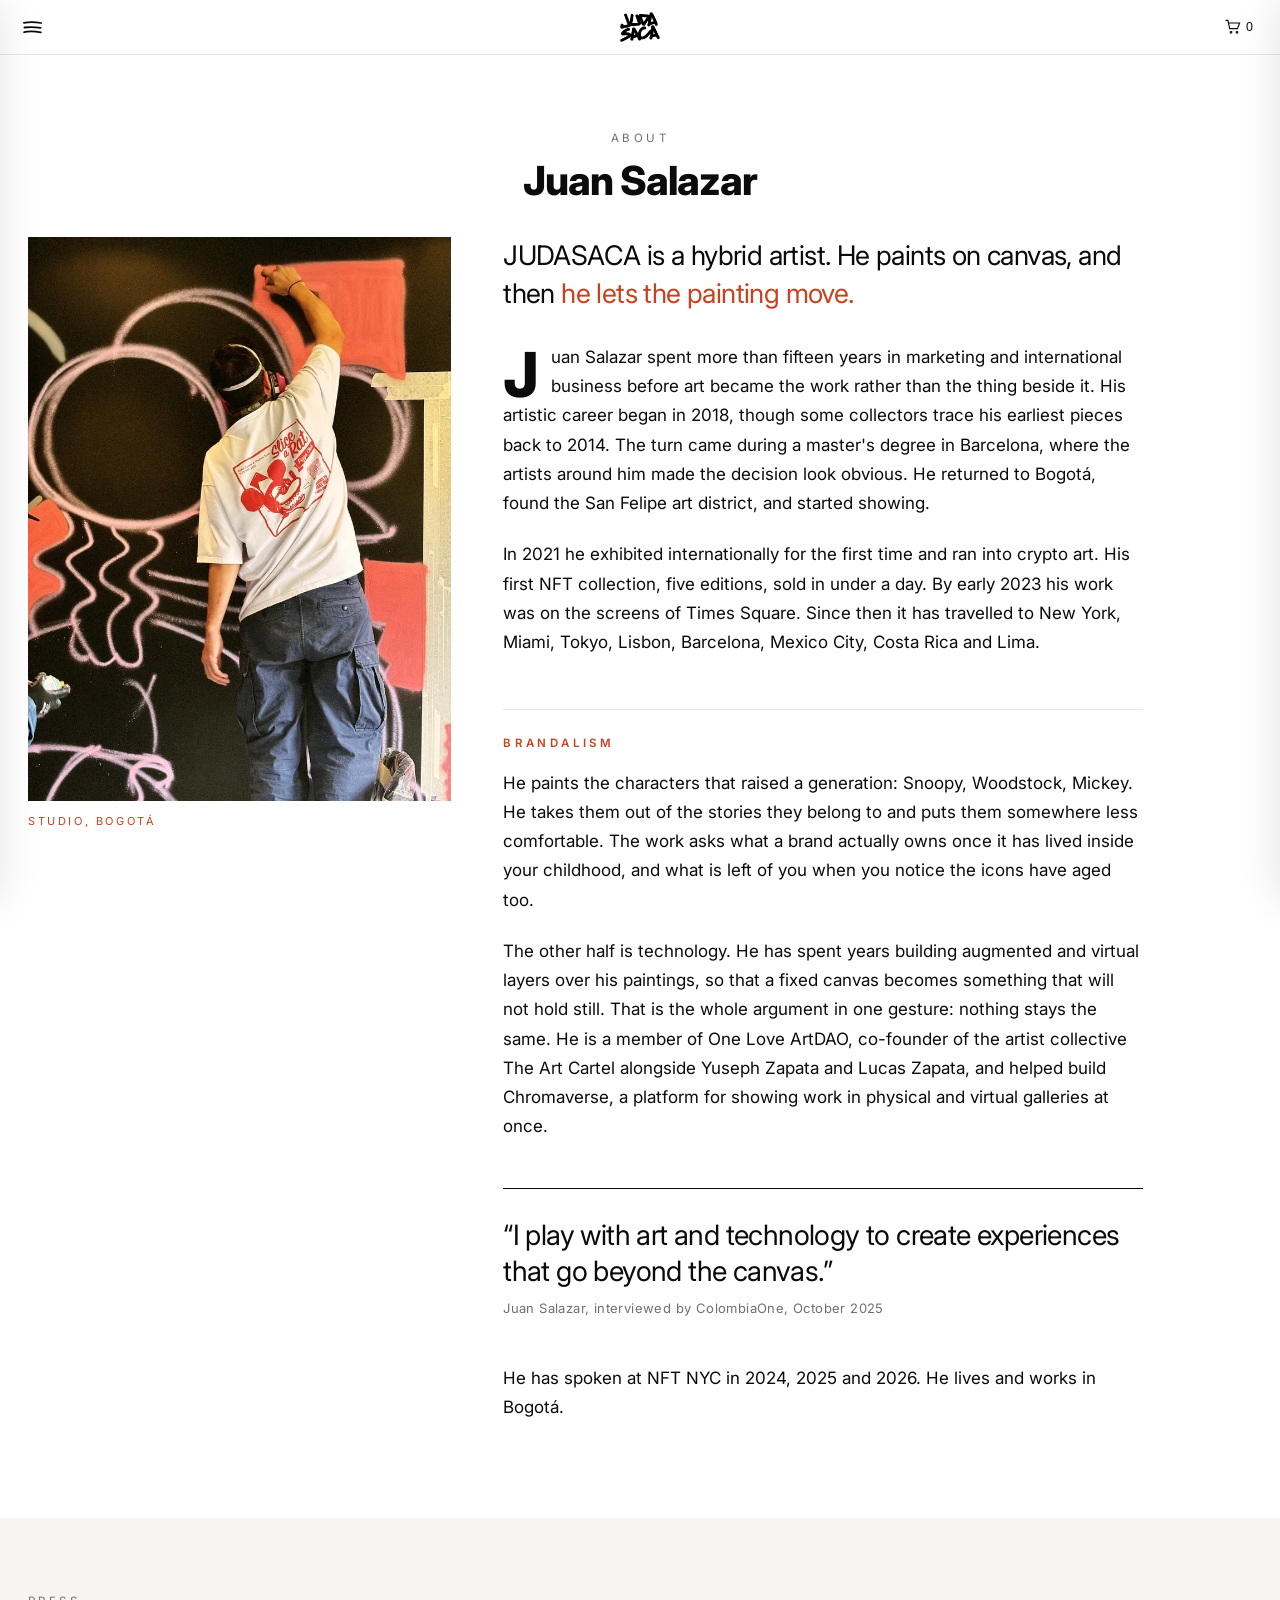
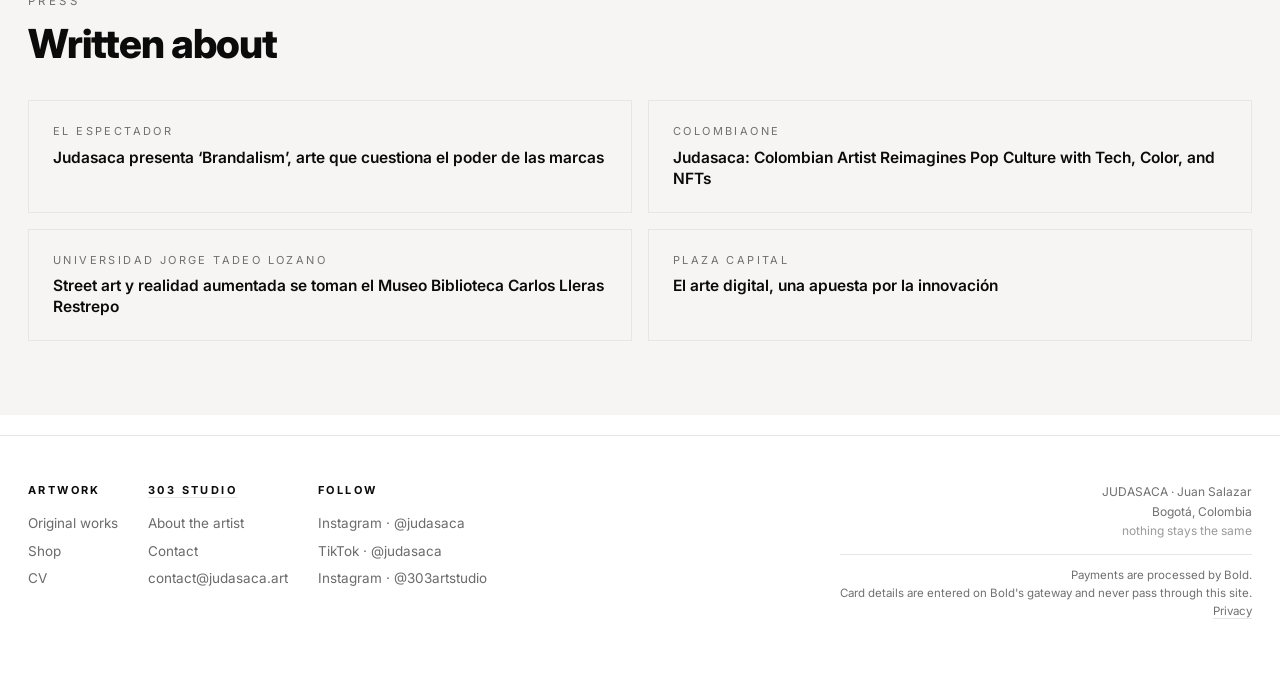
==== commit 24f50e6a: "Add files via upload" ====
--- a/about.html
+++ b/about.html
@@ -141,13 +141,16 @@
       <a href="shop.html">Shop</a>
       <a href="cv.html">CV</a>
     </div>
-    <div class="col"><b>Studio</b>
+    <div class="col"><b><a class="tit-enlace" href="https://www.instagram.com/303artstudio" target="_blank"
+      rel="noopener">303 Studio</a></b>
       <a href="about.html">About the artist</a>
       <a href="contact.html">Contact</a>
       <a href="mailto:contact@judasaca.art">contact@judasaca.art</a>
     </div>
     <div class="col"><b>Follow</b>
-      <a href="https://www.instagram.com/judasaca" rel="noopener">Instagram · @judasaca</a>
+      <a href="https://www.instagram.com/judasaca" target="_blank" rel="noopener">Instagram · @judasaca</a>
+      <a href="https://www.tiktok.com/@judasaca" target="_blank" rel="noopener">TikTok · @judasaca</a>
+      <a href="https://www.instagram.com/303artstudio" target="_blank" rel="noopener">Instagram · @303artstudio</a>
     </div>
     <div class="col fin">JUDASACA · Juan Salazar<br>Bogotá, Colombia<br>
       <span style="opacity:.7">nothing stays the same</span>
@@ -245,7 +248,7 @@
    No cobra nada todavia: cuando existan los enlaces de pago de Stripe,
    este mismo carrito puede mandar al checkout. */
 (function(){
-  var CAT = {"oil-city-woodstock": {"t": "Oil City Woodstock", "m": "100 × 100 cm", "usd": 1950}, "sunday-snoops": {"t": "Sunday, Snoops", "m": "100 × 100 cm", "usd": 1950}, "mango-og": {"t": "Mango OG", "m": "100 × 100 cm", "usd": 1950}, "original-pastel-disney": {"t": "Original Pastel Disney", "m": "100 × 100 cm", "usd": 1950}, "blue-thoughts-rat": {"t": "Blue Thoughts Rat", "m": "80 cm diameter", "usd": 1235}, "smiling-ratsquiat-blue-crown": {"t": "Smiling Ratsquiat, Blue Crown", "m": "50 × 50 cm", "usd": 975}, "smiling-ratsquiat-yellow-crown": {"t": "Smiling Ratsquiat, Yellow Crown", "m": "50 × 50 cm", "usd": 975}, "oil-woodstock": {"t": "Oil Woodstock", "m": "50 × 50 cm", "usd": 975}, "cloud-city-snoops": {"t": "Cloud City Snoops", "m": "50 × 50 cm", "usd": 1000}, "new-york-street-snoops": {"t": "New York Street Snoops", "m": "50 × 50 cm", "usd": 975}, "city-rounds-icon": {"t": "City Rounds Icon", "m": "50 × 50 cm", "usd": 1000}};
+  var CAT = {"rendered-reality": {"t": "Rendered Reality", "m": "75 × 100 cm", "usd": 2200}, "oil-city-woodstock": {"t": "Oil City Woodstock", "m": "100 × 100 cm", "usd": 1950}, "sunday-snoops": {"t": "Sunday, Snoops", "m": "100 × 100 cm", "usd": 1950}, "mango-og": {"t": "Mango OG", "m": "95 × 95 cm", "usd": 1950}, "original-pastel-disney": {"t": "Original Pastel Disney", "m": "100 × 100 cm", "usd": 1950}, "blue-thoughts-rat": {"t": "Blue Thoughts Rat", "m": "80 cm diameter", "usd": 1235}, "smiling-ratsquiat-blue-crown": {"t": "Smiling Ratsquiat, Blue Crown", "m": "50 × 50 cm", "usd": 975}, "oil-woodstock": {"t": "Oil Woodstock", "m": "50 × 50 cm", "usd": 975}, "cloud-city-snoops": {"t": "Cloud City Snoops", "m": "50 × 50 cm", "usd": 1000}, "new-york-street-snoops": {"t": "New York Street Snoops", "m": "50 × 50 cm", "usd": 975}, "city-rounds-icon": {"t": "City Rounds Icon", "m": "50 × 50 cm", "usd": 1000}, "city-famous-rat": {"t": "City Famous Rat", "m": "175 × 80 cm", "usd": 2600}, "broken-icon": {"t": "Broken Icon", "m": "100 × 100 cm", "usd": 1950}, "smiling-ratsquiat-yellow-crown": {"t": "Smiling Ratsquiat, Yellow Crown", "m": "50 × 50 cm", "usd": 975}, "woodstocks-on-fire": {"t": "Woodstock’s on Fire", "m": "Framed 45 × 40 cm", "usd": 250}, "out-in-the-beach-rat": {"t": "Out in the Beach Rat", "m": "Framed", "usd": 180}, "out-in-the-city-woodstock": {"t": "Out in the City, Woodstock", "m": "Framed 45 × 40 cm", "usd": 250}, "colour-pop-snoops": {"t": "Colour Pop Snoops", "m": "Framed 45 × 40 cm", "usd": 250}, "icon-kiss": {"t": "Icon Kiss", "m": "Framed 45 × 40 cm", "usd": 250}, "palometa-tribute": {"t": "Palometa Tribute", "m": "Framed 45 × 40 cm", "usd": 250}, "city-of-rats": {"t": "City of Rats", "m": "Framed 45 × 40 cm", "usd": 250}, "abstract-reality-icon": {"t": "Abstract Reality Icon", "m": "35 × 25 cm", "usd": 600}, "everything-will-be-ok-jules": {"t": "Everything Will Be OK, Jules", "m": "Framed 45 × 40 cm", "usd": 250}, "judasaca-socks": {"t": "Broken Icon × Bitcoin Rat Socks", "m": "Two pairs", "usd": 30}};
   var LLAVE='judasaca-carro';
   var carro=[];
   try{ carro=JSON.parse(localStorage.getItem(LLAVE)||'[]'); }catch(e){ carro=[]; }
@@ -368,14 +371,21 @@
    se cobra y lo firma. Un precio que mande el atacante no vale nada aunque
    venga firmado, porque estaria firmando su propia mentira. */
 window.JUDPAGO = (function(){
-  var libreria = false, abriendo = false;
-
+  var libreria = null, abriendo = false;
+
+  /* Devuelve una promesa que solo se cumple cuando la libreria esta lista de
+     verdad. Se guarda para que dos clics no la carguen dos veces. */
   function cargarLibreria(){
-    if (libreria) return;
-    libreria = true;
-    var s = document.createElement('script');
-    s.src = 'https://checkout.bold.co/library/boldPaymentButton.js';
-    document.head.appendChild(s);
+    if (libreria) return libreria;
+    libreria = new Promise(function(ok, mal){
+      if (window.BoldCheckout) return ok();
+      var s = document.createElement('script');
+      s.src = 'https://checkout.bold.co/library/boldPaymentButton.js';
+      s.onload = function(){ window.BoldCheckout ? ok() : mal(); };
+      s.onerror = mal;
+      document.head.appendChild(s);
+    });
+    return libreria;
   }
 
   /* Se recuerda la orden para que la pagina de gracias sepa que se acaba de
@@ -392,40 +402,39 @@
     } catch(e) {}
   }
 
-  /* Pinta el boton de Bold dentro de 'destino' y lo dispara solo. Si el clic
-     automatico no prende, el boton de Bold se queda ahi visible y el comprador
-     lo aprieta: nunca queda un hueco muerto. */
+  /* Abre la pasarela directamente, sin dibujar ningun boton de Bold.
+
+     Antes esto inyectaba un <script data-bold-button> y luego le hacia clic
+     solo. Eso era una carrera perdida: la libreria de Bold busca esos scripts
+     cuando ELLA carga, asi que segun quien llegara primero unas veces salia el
+     boton y otras veces no salia nada. Con la API (new BoldCheckout().open())
+     no hay nada que esperar ni nada que adivinar: se abre y ya. */
   function abrir(destino, orden, origen){
     if (abriendo) return;
     abriendo = true;
     recordar(orden);
-    cargarLibreria();
-
-    destino.innerHTML = '';
-    var s = document.createElement('script');
-    s.setAttribute('data-bold-button', 'dark-M');
-    s.setAttribute('data-api-key', '2heS56eZeRZj1n1B8NDPF9_LA2aDpNbyNBJOoG65qWI');
-    s.setAttribute('data-order-id', orden.orderId);
-    s.setAttribute('data-currency', orden.currency);
-    s.setAttribute('data-amount', orden.amount);
-    s.setAttribute('data-integrity-signature', orden.signature);
-    s.setAttribute('data-description', orden.description);
-    s.setAttribute('data-redirection-url', 'https://judasaca.art/thanks.html');
-    s.setAttribute('data-origin-url', origen || 'https://judasaca.art/art.html');
-    // Embedded: la pasarela abre encima del sitio y el comprador no se va.
-    s.setAttribute('data-render-mode', 'embedded');
-    destino.appendChild(s);
-    destino.scrollIntoView({ block: 'center', behavior: 'smooth' });
-
-    // En cuanto Bold termina de dibujar su boton, se aprieta por el comprador.
-    var intentos = 0;
-    var reloj = setInterval(function(){
-      var b = destino.querySelector('button, [role=button], a');
-      if (b) { clearInterval(reloj); try { b.click(); } catch(e) {} return; }
-      if (++intentos > 40) clearInterval(reloj);   // 8 segundos y se rinde
-    }, 200);
-
-    setTimeout(function(){ abriendo = false; }, 3000);
+
+    cargarLibreria().then(function(){
+      new window.BoldCheckout({
+        orderId: orden.orderId,
+        currency: orden.currency,
+        amount: orden.amount,
+        apiKey: '2heS56eZeRZj1n1B8NDPF9_LA2aDpNbyNBJOoG65qWI',
+        integritySignature: orden.signature,
+        description: orden.description,
+        redirectionUrl: 'https://judasaca.art/thanks.html',
+        originUrl: origen || 'https://judasaca.art/art.html',
+        // Embedded: la pasarela abre encima del sitio y el comprador no se va.
+        renderMode: 'embedded'
+      }).open();
+      abriendo = false;
+    }).catch(function(){
+      abriendo = false;
+      if (destino) {
+        destino.innerHTML = '<span class="fallo">Checkout could not open. '
+          + 'Write to <a href="mailto:contact@judasaca.art">contact@judasaca.art</a>.</span>';
+      }
+    });
   }
 
   /* Una obra vendida se apaga entera: sello, ficha tachada y sin botones. */
@@ -460,35 +469,57 @@
   if (!huecos.length || !window.fetch) return;
 
   var slugs = huecos.map(function(h){ return h.getAttribute('data-obra'); });
-
-  fetch('https://judasaca-bold.judasaca-art.workers.dev/firma', {
-    method: 'POST',
-    headers: { 'Content-Type': 'application/json' },
-    body: JSON.stringify({ slugs: slugs })
-  })
-  .then(function(r){ return r.json(); })
-  .then(function(d){
-    // El Worker manda la lista real de vendidas. Si una se vendio despues de
-    // publicar la pagina, se marca aqui sin tener que reconstruir el sitio.
+  var firmadas = {};   // slug -> orden ya firmada por el Worker
+
+  function firmar(lista){
+    return fetch('https://judasaca-bold.judasaca-art.workers.dev/firma', {
+      method: 'POST',
+      headers: { 'Content-Type': 'application/json' },
+      body: JSON.stringify({ slugs: lista })
+    }).then(function(r){ return r.json(); });
+  }
+
+  /* Precarga. Corre al cargar la pagina y suele llegar antes de que nadie
+     haga clic, asi que el boton abre Bold de una. Si Cloudflare esta frio y
+     tarda, no importa: el boton ya esta pintado y el clic firma solo. */
+  firmar(slugs).then(function(d){
     if (d && d.vendidas) window.JUDPAGO.marcarVendidas(d.vendidas);
-    if (!d || !d.obras) return;
-
-    huecos.forEach(function(hueco){
-      var o = d.obras[hueco.getAttribute('data-obra')];
-      if (!o) return;
-      o.slugs = [hueco.getAttribute('data-obra')];
-      var b = document.createElement('button');
-      b.className = 'btn lleno';
-      b.textContent = 'Buy';
-      b.addEventListener('click', function(){
-        b.disabled = true;
-        b.textContent = 'Opening…';
-        window.JUDPAGO.abrir(hueco, o, location.href);
-      });
-      hueco.appendChild(b);
-    });
-  })
-  .catch(function(){ });
+    if (d && d.obras) firmadas = d.obras;
+  }).catch(function(){ });
+
+  function abrirObra(boton, slug){
+    var hueco = boton.parentNode;
+    boton.disabled = true;
+    boton.textContent = 'Opening…';
+
+    var orden = firmadas[slug];
+    if (orden) {
+      orden.slugs = [slug];
+      window.JUDPAGO.abrir(hueco, orden, location.href);
+      return;
+    }
+    // Todavia no habia llegado la precarga: se firma esta sola y se abre.
+    firmar([slug]).then(function(d){
+      if (d && d.vendidas) window.JUDPAGO.marcarVendidas(d.vendidas);
+      var o = d && d.obras && d.obras[slug];
+      if (!o) throw new Error('sin-orden');
+      firmadas[slug] = o;
+      o.slugs = [slug];
+      window.JUDPAGO.abrir(hueco, o, location.href);
+    }).catch(function(){
+      boton.disabled = false;
+      boton.textContent = 'Buy';
+      hueco.insertAdjacentHTML('beforeend',
+        '<span class="fallo">Could not open checkout. '
+        + 'Write to <a href="mailto:contact@judasaca.art">contact@judasaca.art</a>.</span>');
+    });
+  }
+
+  document.addEventListener('click', function(e){
+    var b = e.target.closest && e.target.closest('.pagar .comprar');
+    if (!b || b.disabled) return;
+    abrirObra(b, b.getAttribute('data-obra'));
+  });
 })();
 </script>
 </body>
--- a/css/style.css
+++ b/css/style.css
@@ -114,16 +114,26 @@
 /* ── rejilla de obras ── */
 .obras{display:grid;grid-template-columns:repeat(3,1fr);gap:38px 30px}
 .obra figure{margin:0}
-.obra .marco{background:var(--humo);overflow:hidden;display:block;
-  aspect-ratio:1/1;display:flex;align-items:center;justify-content:center;padding:22px}
-.obra img{max-width:100%;max-height:100%;width:auto;height:auto;object-fit:contain;
+/* Las fichas de la reja ya vienen cuadradas y centradas en la obra desde
+   recortar.py, asi que aqui basta con que llenen el marco. No se recorta
+   nada: la imagen y el marco tienen la misma proporcion. */
+.obra .marco{background:var(--humo);overflow:hidden;
+  aspect-ratio:1/1;display:block;padding:0}
+.obra img{width:100%;height:100%;max-width:none;max-height:none;object-fit:contain;
   transition:transform .6s cubic-bezier(.2,.6,.2,1)}
 .obra:hover img{transform:scale(1.035)}
+/* Obra panoramica: dos celdas de ancho y marco 2:1. En celular la reja ya es
+   de una columna, asi que solo cambia la proporcion del marco. */
+.obra.ancha{grid-column:1 / -1}
+.obra.ancha .marco{aspect-ratio:2/1}
 .obra figcaption{padding-top:15px;text-align:center}
 .obra .linea{font-size:14px;line-height:1.5}
 .obra .linea .t{font-weight:600}
 .obra .linea .f{color:var(--tenue)}
 .obra .linea .p{font-weight:600}
+/* Donde se expuso la obra. Solo la llevan las que tienen historia que contar. */
+.obra .expo{font-size:12px;line-height:1.45;color:var(--tenue);margin-top:5px;
+  letter-spacing:.2px}
 
 /* ══ Obra vendida ═══════════════════════════════════════════════════════
    Dos rayas rojas en diagonal, de arriba a la izquierda hacia abajo a la
@@ -158,26 +168,35 @@
 .pagar{display:inline-flex;align-items:center;line-height:0}
 .pagar:empty{display:none}
 
-/* ── Datos de envio antes de pagar ──
-   Se pide aqui y no despues: Bold entrega el correo del comprador, pero no
-   dice a donde mandar un cuadro de un metro. */
-.envio{background:#fff;max-width:520px;width:calc(100% - 36px);margin:auto;
-  padding:30px 32px 34px;position:relative;max-height:88vh;overflow-y:auto}
+/* Ya no hay formulario antes de pagar: la direccion se pide en la pagina de
+   gracias, con el cobro hecho. Lo unico que sobrevive de aquel modal es el
+   velo, que sigue siendo el fondo oscuro del carrito. */
 .velo.abierto{display:flex;align-items:center;justify-content:center;padding:18px}
-.envio .x{position:absolute;top:12px;right:16px;background:none;border:0;font-size:26px;
-  line-height:1;cursor:pointer;color:var(--tinta);padding:4px}
-.envio h3{font-size:20px;font-weight:800;letter-spacing:-.4px;padding-right:30px}
-.envio .que{color:var(--tenue);font-size:13px;letter-spacing:.3px;margin:4px 0 22px}
-.envio .campo{margin-bottom:15px}
-.envio .btn{width:100%;text-align:center;margin-top:8px}
-.envio .nota{font-size:12px;color:var(--tenue);margin-top:14px;line-height:1.5}
-@media(max-width:560px){.envio{padding:26px 22px 28px}}
-.btn{display:inline-block;font-size:11.5px;letter-spacing:1.6px;text-transform:uppercase;
+
+/* ── Pagina de gracias ── */
+.gracias h3{font-size:20px;font-weight:800;letter-spacing:-.4px}
+.gracias .forma{margin-top:20px;text-align:left}
+.gracias .campo{margin-bottom:15px}
+.btn{display:inline-block;font-family:inherit;font-size:11.5px;letter-spacing:1.6px;
+  text-transform:uppercase;
   text-decoration:none;padding:10px 20px;border:1px solid var(--tinta);color:var(--tinta);
   background:none;cursor:pointer;transition:background .2s,color .2s}
 .btn:hover{background:var(--tinta);color:#fff}
 .btn.lleno{background:var(--tinta);color:#fff}
 .btn.lleno:hover{background:#333}
+/* Un boton apagado tiene que verse apagado. Si solo deja de responder, el
+   comprador cree que la pagina se rompio. */
+.btn:disabled,.btn[disabled]{opacity:.35;cursor:default;pointer-events:none}
+
+/* Hueco donde Bold dibuja su boton dentro del carrito. Ocupa el ancho entero
+   para que caiga exactamente donde estaba el de Checkout. */
+.pagar-carro:empty{display:none}
+.pagar-carro{display:block;margin-bottom:4px}
+.pagar-carro>*{width:100%}
+
+/* Aviso dentro del carrito: algo se vendio, o el checkout no responde. */
+.panel .nota.aviso{color:var(--rojo);font-weight:500}
+.panel .nota.aviso a{color:var(--rojo)}
 
 /* ── franja de realidad aumentada ── */
 .ar{background:var(--tinta);color:#fff;padding:74px 0}
@@ -351,6 +370,11 @@
 .pie .col b{display:block;color:var(--tinta);font-size:11px;letter-spacing:2.4px;
   text-transform:uppercase;margin-bottom:10px}
 .pie a{text-decoration:none;color:var(--gris);display:block;padding:3px 0}
+/* Un titulo que ademas es enlace. Sin senal nadie lo pulsa, asi que lleva
+   subrayado tenue y cambia a tinta al pasar por encima. */
+.pie .col b a.tit-enlace{display:inline;color:inherit;padding:0;
+  border-bottom:1px solid var(--linea);transition:border-color .15s,color .15s}
+.pie .col b a.tit-enlace:hover{color:var(--tinta);border-bottom-color:var(--tinta)}
 .pie a:hover{color:var(--tinta)}
 .pie .fin{margin-left:auto;text-align:right;font-size:12px;color:var(--tenue)}
 /* La nota de pagos: discreta, pero presente. Un comprador que va a poner 1.950
@@ -380,7 +404,12 @@
   .barra{padding:15px 20px}
   .obras{grid-template-columns:repeat(2,1fr);gap:26px 14px}
   .obra .marco{padding:12px}
-  .obra .linea{font-size:12.5px;line-height:1.45}
+  .obra .linea{font-size:12.5px;line-height:1.45;display:flex;flex-direction:column;
+    align-items:center;gap:3px}
+  .obra .linea .t{font-size:14px;font-weight:700}
+  .obra .linea .f{font-size:12px}
+  .obra .linea .p{font-size:13.5px;font-weight:700;margin-top:1px}
+  .obra .expo{font-size:11px;margin-top:6px}
   .obra figcaption{padding-top:11px}
   .acciones{gap:6px;margin-top:10px}
   .acciones .btn{font-size:10px;padding:8px 11px;letter-spacing:1.1px}
@@ -405,7 +434,23 @@
 .lupa .ant{left:8px} .lupa .sig{right:8px}
 .lupa .cerrar:hover,.lupa .pasar:hover{color:#B9B9B9}
 .obra .marco{display:block;cursor:zoom-in}
-@media(max-width:680px){.lupa{padding:56px 12px}.lupa .pasar{font-size:34px;padding:8px}}
+/* En celular las flechas de pasar foto quedaban pegadas al borde, a media
+   altura y encima de la propia imagen: se perdian. Aqui bajan a una fila
+   debajo de la ficha, como dos botones redondos de 52 px, que es tamano de
+   dedo. La imagen cede alto para dejarles sitio. */
+@media(max-width:680px){
+  .lupa{padding:56px 12px 96px}
+  .lupa img{max-height:60vh}
+  .lupa figcaption{margin-top:12px;font-size:12.5px}
+  .lupa .pasar{top:auto;bottom:22px;transform:none;font-size:30px;padding:0;
+    width:52px;height:52px;border-radius:50%;background:rgba(255,255,255,.14);
+    display:flex;align-items:center;justify-content:center}
+  .lupa .pasar:active{background:rgba(255,255,255,.26)}
+  .lupa .ant{left:calc(50% - 62px)}
+  .lupa .sig{right:calc(50% - 62px)}
+  .lupa .cerrar{top:10px;right:10px;width:48px;height:48px;padding:0;font-size:30px;
+    display:flex;align-items:center;justify-content:center}
+}
 
 /* ── portada, al estilo de la referencia: titulo, una obra, y ya ── */
 .hero h1{font-style:italic}
@@ -418,3 +463,20 @@
   .barra{padding:0 10px}
   .portada-obra{margin-top:20px}
 }
+
+.fallo{font-size:12px;color:var(--rojo);line-height:1.5}
+
+
+/* ══ TIENDA · LA TIRA DE LIENZOS ═════════════════════════════════════════
+   Tres lienzos de muestra que llevan a la pagina de arte. Es el mismo truco
+   de la caja de las medias: una imagen dice mas que un enlace de texto. */
+.lienzos{display:grid;grid-template-columns:repeat(3,1fr);gap:14px;margin-top:6px}
+.lienzos .lienzo{display:block;overflow:hidden;background:var(--humo);
+  aspect-ratio:1/1;border-radius:2px}
+.lienzos .lienzo img{width:100%;height:100%;object-fit:cover;
+  transition:transform .6s cubic-bezier(.2,.6,.2,1)}
+.lienzos .lienzo:hover img{transform:scale(1.04)}
+@media(max-width:560px){.lienzos{gap:9px}}
+
+/* La ficha de las medias va sola, fuera de la reja de tres. */
+.medias-prod{max-width:560px}
